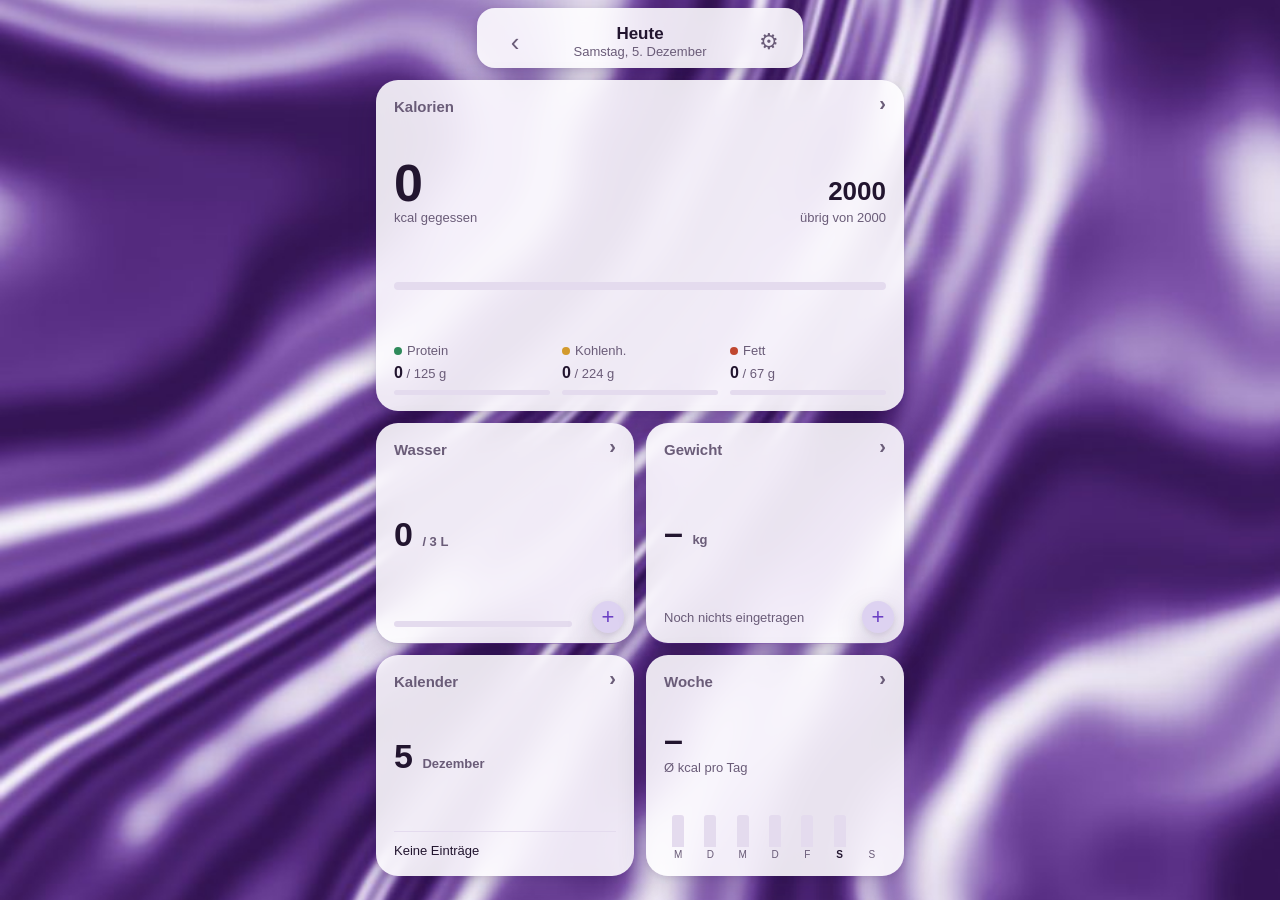
==== index.html @ f9317ecd "Gewicht: Tag per Knopf statt Datumsfeld Heute, Gestern und die zwei Tage davor als Knoepfe, aeltere " ====
<!DOCTYPE html>
<html lang="de">
<head>
<meta charset="utf-8">
<!-- Kein Zoomen: Die App soll sich wie eine App anfuehlen. Safari ignoriert
     user-scalable teilweise, deshalb sperrt app.js das Zoomen zusaetzlich. -->
<meta name="viewport" content="width=device-width, initial-scale=1, maximum-scale=1, user-scalable=no, viewport-fit=cover">
<meta name="apple-mobile-web-app-capable" content="yes">
<meta name="apple-mobile-web-app-title" content="Kalorien">
<meta name="theme-color" content="#f3eef9" media="(prefers-color-scheme: light)">
<meta name="theme-color" content="#1d1529" media="(prefers-color-scheme: dark)">
<title>Kalorien</title>
<link rel="stylesheet" href="stil.css">
<link rel="manifest" href="manifest.webmanifest">
<!-- Neues Symbol = neuer Dateiname: iOS merkt sich Symbole pro Adresse. -->
<link rel="apple-touch-icon" href="icon-flamme-180.png">
<link rel="icon" href="icon-flamme-192.png">
</head>
<body>

<!-- Die App hat fuenf Ansichten; die Adresse (#essen, #wasser ...) waehlt
     eine aus. So funktionieren Zurueck-Knopf und Links ohne eigenen Router. -->

<!-- ===== Uebersicht: die Kommandozentrale beim Oeffnen ===== -->
<div class="ansicht" id="ansicht-start">
  <header class="kopf">
    <button class="pfeil" id="tag-zurueck" aria-label="Vorheriger Tag">‹</button>
    <button class="datum" id="datum" aria-label="Kalender öffnen">
      <span id="datum-titel">Heute</span>
      <span class="datum-voll" id="datum-voll"></span>
    </button>
    <button class="pfeil" id="tag-vor" aria-label="Nächster Tag">›</button>
    <button class="zahnrad" id="einstellungen-knopf" aria-label="Profil und Ziele">⚙︎</button>
  </header>

  <main class="kacheln">
    <a href="#essen" class="kachel bilanz" aria-label="Kalorien – Essen eintragen">
      <div class="kachel-titel">Kalorien <span class="weiter" aria-hidden="true">›</span></div>
      <div class="kcal-zeile">
        <div>
          <div class="kcal-zahl" id="kcal-gegessen">0</div>
          <div class="klein">kcal gegessen</div>
        </div>
        <div class="rest" id="ziel-knopf">
          <div class="kcal-rest" id="kcal-rest">2000</div>
          <div class="klein" id="rest-text">übrig von 2000</div>
        </div>
      </div>
      <div class="balken"><div id="kcal-balken"></div></div>
      <div class="makros">
        <div class="makro">
          <div class="makro-name"><span class="punkt p"></span>Protein</div>
          <div class="makro-wert"><b id="m-protein">0</b> / <span id="m-protein-ziel">0</span> g</div>
          <div class="makro-balken"><div class="p" id="m-protein-balken"></div></div>
        </div>
        <div class="makro">
          <div class="makro-name"><span class="punkt k"></span>Kohlenh.</div>
          <div class="makro-wert"><b id="m-kh">0</b> / <span id="m-kh-ziel">0</span> g</div>
          <div class="makro-balken"><div class="k" id="m-kh-balken"></div></div>
        </div>
        <div class="makro">
          <div class="makro-name"><span class="punkt f"></span>Fett</div>
          <div class="makro-wert"><b id="m-fett">0</b> / <span id="m-fett-ziel">0</span> g</div>
          <div class="makro-balken"><div class="f" id="m-fett-balken"></div></div>
        </div>
      </div>
      <div class="makro-status" id="makro-status" hidden>✓ Makroziel geschafft</div>
    </a>

    <!-- Plus-Knoepfe liegen neben dem Link, nicht darin: Ein Knopf in einem
         Link ist ungueltig, und der Tipp wuerde sonst auch die Seite wechseln. -->
    <div class="kachel-huelle">
      <a href="#wasser" class="kachel" aria-label="Wasser">
        <div class="kachel-titel">Wasser <span class="weiter" aria-hidden="true">›</span></div>
        <div class="kachel-wert"><span id="kachel-wasser">0</span> <span class="klein">/ <span id="kachel-wasser-ziel">3</span> L</span></div>
        <div class="balken wasser-balken"><div id="kachel-wasser-balken"></div></div>
      </a>
      <button class="plus kachel-plus" id="kachel-wasser-plus" aria-label="Ein Glas Wasser (250 ml)">+</button>
    </div>

    <div class="kachel-huelle">
      <a href="#gewicht" class="kachel" aria-label="Gewicht">
        <div class="kachel-titel">Gewicht <span class="weiter" aria-hidden="true">›</span></div>
        <div class="kachel-wert"><span id="kachel-gewicht">–</span> <span class="klein">kg</span></div>
        <div class="klein kachel-unten" id="kachel-gewicht-delta"></div>
      </a>
      <button class="plus kachel-plus" id="kachel-gewicht-plus" aria-label="Gewicht eintragen">+</button>
    </div>

    <a href="#kalender" class="kachel" aria-label="Kalender">
      <div class="kachel-titel">Kalender <span class="weiter" aria-hidden="true">›</span></div>
      <div class="kachel-wert"><span id="kachel-kal-tag">–</span> <span class="klein" id="kachel-kal-monat"></span></div>
      <div class="klein kachel-naechster" id="kachel-naechster">Keine Einträge</div>
    </a>

    <a href="#woche" class="kachel" aria-label="Wochenübersicht">
      <div class="kachel-titel">Woche <span class="weiter" aria-hidden="true">›</span></div>
      <div><div class="kachel-wert" id="kachel-woche-schnitt">–</div><div class="klein">Ø kcal pro Tag</div></div>
      <div class="mini-woche" id="kachel-woche-balken" aria-hidden="true"></div>
    </a>
  </main>
</div>

<!-- ===== Essen ===== -->
<div class="ansicht" id="ansicht-essen" hidden>
  <header class="leiste">
    <a href="#" class="zurueck">‹ Übersicht</a>
    <div class="leiste-titel"><span>Essen</span><span class="datum-voll" id="essen-datum"></span></div>
  </header>
  <main>
    <div class="essen-summe">
      <span><b id="essen-kcal">0</b> kcal gegessen</span>
      <span class="klein" id="essen-rest"></span>
    </div>
    <p class="klein essen-tipp">Tippe auf eine Mahlzeit, um etwas einzutragen.</p>

    <section id="mahlzeiten"></section>
  </main>
</div>

<!-- ===== Eine Mahlzeit (#mahlzeit-fruehstueck usw.): eintragen + Gedaechtnis ===== -->
<div class="ansicht" id="ansicht-mahlzeit" hidden>
  <header class="leiste">
    <a href="#essen" class="zurueck">‹ Essen</a>
    <div class="leiste-titel"><span id="mz-titel">Frühstück</span><span class="datum-voll" id="mz-datum"></span></div>
  </header>
  <main>
    <div class="essen-summe">
      <span><b id="mz-kcal">0</b> kcal</span>
      <span class="klein" id="mz-makros"></span>
    </div>
  <section class="eingabe">
    <form id="text-form" autocomplete="off">
      <input id="text" type="text" enterkeyhint="send"
             placeholder="z. B. 2 mittelgroße Bananen">
      <button type="submit" id="senden" aria-label="Eintragen">➜</button>
    </form>
    <div class="knoepfe">
      <label class="knopf" id="foto-knopf">
        <input type="file" accept="image/*" capture="environment" id="foto" hidden>
        📷 Foto vom Essen
      </label>
      <label class="knopf">
        <input type="file" accept="image/*" capture="environment" id="barcode-foto" hidden>
        ▥ Barcode
      </label>
    </div>
    <ul class="vorschlaege" id="vorschlaege"></ul>
  </section>

    <ul class="liste mz-liste" id="mz-eintraege"></ul>

    <!-- Favoriten: selbst mit dem Stern markiert, fuer alle Mahlzeiten gleich -->
    <section class="gedaechtnis" id="mz-favoriten" hidden>
      <h3>⭐ Favoriten</h3>
      <ul class="liste" id="mz-favoriten-liste"></ul>
    </section>

    <!-- Gedaechtnis: lernt aus dem, was schon eingetragen wurde - nichts von Hand anlegen -->
    <section class="gedaechtnis" id="mz-letztes" hidden>
      <h3 id="mz-letztes-titel">Letztes Mal</h3>
      <ul class="liste" id="mz-letztes-liste"></ul>
      <button type="button" class="zweit breit" id="mz-alles-nochmal">Alles nochmal eintragen</button>
    </section>
    <section class="gedaechtnis" id="mz-zuletzt" hidden>
      <h3>Zuletzt gegessen</h3>
      <ul class="liste" id="mz-zuletzt-liste"></ul>
    </section>
    <section class="gedaechtnis" id="mz-oft" hidden>
      <h3 id="mz-oft-titel">Oft gegessen</h3>
      <ul class="liste" id="mz-oft-liste"></ul>
    </section>
    <p class="leer" id="mz-leer">Hier merkt sich die App, was du isst – nach ein paar Tagen stehen deine Lieblingssachen hier zum Antippen. Mit ☆ machst du etwas zum Favoriten.</p>
  </main>
</div>

<!-- ===== Wasser ===== -->
<div class="ansicht" id="ansicht-wasser" hidden>
  <header class="leiste">
    <a href="#" class="zurueck">‹ Übersicht</a>
    <div class="leiste-titel"><span>Wasser</span><span class="datum-voll" id="wasser-datum"></span></div>
  </header>
  <main>
    <section class="wasser">
      <div class="wasser-gross"><b id="wasser-stand">0</b> <span class="klein">/ <span id="wasser-ziel">3</span> L</span></div>
      <p class="klein">Ein Glas = 250 ml. Antippen füllt, das letzte volle Glas nochmal antippen nimmt es zurück.</p>
      <div class="glaeser" id="glaeser"></div>
      <button type="button" class="link-knopf" id="wasser-ziel-aendern">Ziel ändern</button>
    </section>
  </main>
</div>

<!-- ===== Gewicht ===== -->
<div class="ansicht" id="ansicht-gewicht" hidden>
  <header class="leiste">
    <a href="#" class="zurueck">‹ Übersicht</a>
    <div class="leiste-titel"><span>Gewicht</span></div>
  </header>
  <main>
    <section class="gewicht-karte">
      <div class="gewicht-kopf">
        <div>
          <div class="gewicht-zahl"><span id="gewicht-aktuell">–</span> <span class="klein">kg</span></div>
          <div class="klein" id="gewicht-delta"></div>
        </div>
      </div>
    <div class="segmente" id="gewicht-zeitraum" role="radiogroup" aria-label="Zeitraum">
      <button type="button" data-wert="30" aria-checked="true">30 Tage</button>
      <button type="button" data-wert="90">90 Tage</button>
      <button type="button" data-wert="0">Alles</button>
    </div>
    <div class="diagramm" id="gewicht-diagramm" hidden>
      <div class="tip" id="gewicht-tip" hidden>
        <div class="tip-datum"></div>
        <div class="tip-zeile"><span class="key punkt-key"></span><b class="tip-gewogen"></b> gewogen</div>
        <div class="tip-zeile"><span class="key linie-key"></span><b class="tip-schnitt"></b> 7-Tage-Schnitt</div>
      </div>
    </div>
    <div class="legende" id="gewicht-legende" hidden>
      <span><span class="key punkt-key"></span>Gewogen</span>
      <span><span class="key linie-key"></span>7-Tage-Schnitt</span>
    </div>
    <p class="leer" id="gewicht-leer"></p>
    <details class="gewicht-alle">
      <summary>Alle Einträge <span id="gewicht-anzahl"></span></summary>
      <ul class="liste" id="gewicht-liste"></ul>
    </details>
    </section>
    <button type="button" class="erst breit" id="gewicht-plus">Gewicht eintragen</button>
  </main>
</div>

<!-- ===== Woche ===== -->
<div class="ansicht" id="ansicht-woche" hidden>
  <header class="leiste">
    <a href="#" class="zurueck">‹ Übersicht</a>
    <div class="leiste-titel"><span>Woche</span></div>
  </header>
  <main>
    <section class="kalender-karte woche-karte">
      <div class="kal-kopf">
        <button type="button" class="pfeil" id="woche-zurueck" aria-label="Vorige Woche">‹</button>
        <div class="woche-kopf"><h2 id="woche-titel"></h2><div class="klein" id="woche-zeitraum"></div></div>
        <button type="button" class="pfeil" id="woche-vor" aria-label="Nächste Woche">›</button>
      </div>
      <div class="diagramm" id="woche-diagramm">
        <div class="tip" id="woche-tip" hidden>
          <div class="tip-datum"></div>
          <div><b class="tip-wert"></b></div>
          <div class="tip-makros"></div>
        </div>
      </div>
    </section>
    <div class="kennzahlen" id="woche-kennzahlen"></div>
    <h3 class="woche-unter">Tage – antippen zum Öffnen</h3>
    <ul class="liste" id="woche-liste"></ul>
  </main>
</div>

<!-- ===== Kalender ===== -->
<div class="ansicht" id="ansicht-kalender" hidden>
  <header class="leiste">
    <a href="#" class="zurueck">‹ Übersicht</a>
    <div class="leiste-titel"><span>Kalender</span></div>
  </header>
  <main>
    <section class="kalender-karte">
      <div class="kal-kopf">
        <button type="button" class="pfeil" id="kal-zurueck" aria-label="Voriger Monat">‹</button>
        <h2 id="kal-titel"></h2>
        <button type="button" class="pfeil" id="kal-vor" aria-label="Nächster Monat">›</button>
      </div>
      <div class="kal-woche" aria-hidden="true">
        <span>Mo</span><span>Di</span><span>Mi</span><span>Do</span><span>Fr</span><span>Sa</span><span>So</span>
      </div>
      <div class="kal-raster" id="kal-raster"></div>
      <div class="legende kal-legende">
        <span><span class="key kal-key im-ziel"></span>Im Ziel</span>
        <span><span class="key kal-key drueber"></span>Über dem Ziel</span>
        <span><span class="key kal-key notiz"></span>Eintrag</span>
        <span><span class="key kal-key makro"></span>Makroziel geschafft</span>
      </div>
    </section>

    <!-- Der angetippte Tag: Zusammenfassung und eigene Eintraege -->
    <section class="kalender-karte tag-detail">
      <div class="tag-detail-kopf">
        <h2 id="kal-tag-titel"></h2>
        <button type="button" class="plus" id="kal-eintrag-plus" aria-label="Eintrag hinzufügen">+</button>
      </div>
      <p class="klein" id="kal-tag-summe"></p>
      <ul class="liste" id="kal-eintraege"></ul>
      <p class="leer" id="kal-eintraege-leer">Noch keine Einträge – mit + z. B. Training oder Termine eintragen.</p>
      <button type="button" class="link-knopf" id="kal-tag-oeffnen">Diesen Tag in der Übersicht öffnen ›</button>
    </section>

    <!-- Alle Eintraege auf einen Blick - findet auch einen, der beim falschen Tag gelandet ist -->
    <details class="kalender-karte alle-eintraege">
      <summary>Alle Einträge <span id="kal-alle-anzahl"></span></summary>
      <ul class="liste" id="kal-alle-liste"></ul>
    </details>
    <button type="button" id="kal-heute" class="zweit breit">Zu heute</button>
  </main>
</div>

<!-- Pruefen: was die KI / Suche / der Barcode gefunden hat, vor dem Eintragen -->
<dialog id="pruefen">
  <form method="dialog" class="blatt">
    <h2 id="pruefen-titel">Prüfen</h2>
    <p class="rueckfrage" id="rueckfrage" hidden></p>
    <div class="segmente" id="mahlzeit-wahl" role="radiogroup" aria-label="Mahlzeit"></div>
    <ul id="kandidaten"></ul>
    <div class="summe" id="pruefen-summe"></div>
    <div class="aktionen">
      <button value="abbruch" class="zweit">Abbrechen</button>
      <button value="ok" id="eintragen" class="erst">Eintragen</button>
    </div>
  </form>
</dialog>

<!-- Profil und Ziele -->
<dialog id="einstellungen">
  <form method="dialog" class="blatt">
    <h2>Profil &amp; Ziele</h2>

    <h3>Kalorienbedarf berechnen</h3>
    <div class="segmente" id="geschlecht" role="radiogroup" aria-label="Geschlecht">
      <button type="button" data-wert="m">Männlich</button>
      <button type="button" data-wert="w">Weiblich</button>
    </div>
    <div class="felder">
      <label>Alter<input id="p-alter" type="number" inputmode="numeric" min="10" max="100" placeholder="Jahre"></label>
      <label>Größe (cm)<input id="p-groesse" type="number" inputmode="numeric" min="100" max="230" placeholder="cm"></label>
      <label>Gewicht (kg)<input id="p-gewicht" type="text" inputmode="decimal" placeholder="kg"></label>
    </div>
    <label class="zeile">Wie aktiv bist du?
      <select id="p-aktivitaet">
        <option value="1.2">Kaum – Schreibtisch, kein Sport</option>
        <option value="1.375">Leicht – 1–3× Sport pro Woche</option>
        <option value="1.55">Mittel – 3–5× Sport pro Woche</option>
        <option value="1.725">Viel – 6–7× Sport pro Woche</option>
        <option value="1.9">Sehr viel – körperliche Arbeit + Sport</option>
      </select>
    </label>
    <label class="zeile">Dein Ziel
      <select id="p-ziel">
        <option value="-500">Abnehmen (ca. 0,5 kg pro Woche)</option>
        <option value="-250">Langsam abnehmen (ca. 0,25 kg pro Woche)</option>
        <option value="0">Gewicht halten</option>
        <option value="250">Langsam zunehmen</option>
        <option value="500">Zunehmen / Muskelaufbau</option>
      </select>
    </label>
    <div class="ergebnis" id="ergebnis">Gib Alter, Größe und Gewicht ein.</div>
    <button type="button" class="erst breit" id="uebernehmen" hidden>Als Kalorienziel übernehmen</button>

    <h3>Tagesziele</h3>
    <div class="felder zwei">
      <label>Kalorien<input id="z-kcal" type="number" inputmode="numeric" min="800" max="6000" step="10"></label>
      <!-- Kommazahlen als Text: type="number" verwirft "2,5" in manchen Browsern stillschweigend. -->
      <label>Wasser (Liter)<input id="z-wasser" type="text" inputmode="decimal"></label>
    </div>

    <h3>Makro-Ziele (Gramm pro Tag)</h3>
    <div class="felder">
      <label>Protein<input id="z-protein" type="number" inputmode="numeric" min="0" max="500"></label>
      <label>Kohlenh.<input id="z-kh" type="number" inputmode="numeric" min="0" max="1000"></label>
      <label>Fett<input id="z-fett" type="number" inputmode="numeric" min="0" max="400"></label>
    </div>
    <p class="klein">Leer lassen = automatisch: 1,8 g Protein pro kg Körpergewicht, 30 % der Kalorien aus Fett, der Rest Kohlenhydrate.
      <button type="button" class="link-knopf inline" id="makro-auto">Auf automatisch zurücksetzen</button></p>
    <p class="klein">Geschafft heißt: Protein mindestens 90 % des Ziels, Kohlenhydrate und Fett höchstens 110 %.</p>

    <h3>Datensicherung</h3>
    <p class="klein">Deine Daten liegen nur auf diesem iPhone. Sichere sie ab und zu als Datei – am besten in iCloud Drive („In Dateien sichern“).</p>
    <p class="klein" id="sicherung-stand"></p>
    <div class="felder zwei">
      <button type="button" class="erst breit" id="sichern">💾 Jetzt sichern</button>
      <label class="zweit breit datei-knopf">📂 Wiederherstellen
        <input type="file" id="sicherung-datei" accept=".json,application/json" hidden>
      </label>
    </div>
    <button type="button" class="link-knopf" id="import-rueckgaengig" hidden>Letzte Wiederherstellung rückgängig machen</button>

    <div class="aktionen eins">
      <button value="ok" id="fertig" class="erst">Fertig</button>
    </div>
  </form>
</dialog>


<!-- Kalender-Eintrag: Training, Termin oder Notiz an einem Tag -->
<dialog id="notiz-dialog">
  <form method="dialog" class="blatt">
    <h2 id="notiz-titel">Eintrag</h2>
    <!-- Zeichen ueber dem Wort: vier Arten passen sonst nicht in eine Zeile. -->
    <div class="segmente arten" id="notiz-art" role="radiogroup" aria-label="Art">
      <button type="button" data-wert="training"><span>🏋️</span>Training</button>
      <button type="button" data-wert="termin"><span>📅</span>Termin</button>
      <button type="button" data-wert="geburtstag"><span>🎂</span>Geburtstag</button>
      <button type="button" data-wert="notiz"><span>📝</span>Notiz</button>
    </div>
    <label class="zeile">Was?<input id="notiz-text" type="text" autocomplete="off" enterkeyhint="done" placeholder="z. B. Beine, Zahnarzt, Lisa"></label>
    <!-- Untereinander: Datums- und Zeitfelder sind am iPhone breiter als ihr Platz. -->
    <label class="zeile">Tag<input id="notiz-datum" type="date"></label>
    <label class="zeile">Uhrzeit (optional)<input id="notiz-zeit" type="time"></label>
    <label class="zeile">Wiederholen
      <select id="notiz-wiederholung">
        <option value="">Nicht wiederholen</option>
        <option value="woche">Jede Woche</option>
        <option value="monat">Jeden Monat</option>
        <option value="jahr">Jedes Jahr</option>
      </select>
    </label>
    <p class="klein" id="notiz-serie-hinweis" hidden>Wiederholt sich – Ändern und Löschen gilt für alle Termine dieser Reihe.</p>
    <div class="aktionen">
      <button type="button" id="notiz-abbrechen" class="zweit">Abbrechen</button>
      <button value="ok" id="notiz-speichern" class="erst">Speichern</button>
    </div>
    <button type="button" id="notiz-loeschen" class="loeschen" hidden>Eintrag löschen</button>
  </form>
</dialog>

<!-- Wiederherstellen: erst zeigen, was in der Datei steckt, dann fragen -->
<dialog id="import-dialog">
  <form method="dialog" class="blatt">
    <h2>Sicherung wiederherstellen?</h2>
    <ul class="import-liste" id="import-inhalt"></ul>
    <p class="warn-text">Deine jetzigen Daten werden durch die Sicherung ersetzt. Falls das ein Versehen war, kannst du es danach im Menü rückgängig machen.</p>
    <div class="aktionen">
      <button type="button" id="import-abbrechen" class="zweit">Abbrechen</button>
      <button value="ok" id="import-ok" class="erst">Wiederherstellen</button>
    </div>
  </form>
</dialog>

<!-- Gewicht eintragen -->
<dialog id="gewicht-dialog">
  <form method="dialog" class="blatt">
    <h2>Gewicht eintragen</h2>
    <!-- Untereinander statt nebeneinander: Das Datumsfeld ist am iPhone
         breiter als sein Platz und rutschte ueber das Gewichtsfeld. -->
    <label class="zeile">Gewicht (kg)<input id="g-wert" class="gross-eingabe" type="text" inputmode="decimal" autocomplete="off" placeholder="z. B. 72,5"></label>
    <!-- Statt Kalender-Rad: nur heute und die drei Tage davor. Wiegen kann man
         sich nicht im Voraus, und wer eine Woche vergessen hat, traegt sie
         ohnehin nicht nach. Aeltere Werte aendert man ueber "Alle Eintraege". -->
    <div class="zeile">Tag</div>
    <div class="segmente tage-wahl" id="g-tage" role="radiogroup" aria-label="Tag"></div>
    <p class="klein">Tipp: morgens nach dem Aufstehen wiegen – dann sind die Werte vergleichbar.</p>
    <div class="aktionen">
      <!-- type="button": sonst waere "Abbrechen" der Standardknopf, und
           Enter im Gewichtsfeld wuerde abbrechen statt speichern. -->
      <button type="button" id="g-abbrechen" class="zweit">Abbrechen</button>
      <button value="ok" id="g-speichern" class="erst">Speichern</button>
    </div>
    <button value="geloescht" id="g-loeschen" class="loeschen" hidden>Diesen Eintrag löschen</button>
  </form>
</dialog>

<div class="laden" id="laden" hidden><div class="kreisel"></div><span id="laden-text">Einen Moment …</span></div>
<div class="meldung" id="meldung" hidden></div>

<script src="naehrwerte.js"></script>
<script src="app.js"></script>
<script src="mahlzeit.js"></script>
<script src="gewicht.js"></script>
<script src="kalender.js"></script>
<script src="woche.js"></script>
<script src="sicherung.js"></script>
</body>
</html>
---- stil.css ----
:root {
  /* Lila-Marmor-Design: Farben aus dem Vorbild-Foto abgegriffen.
     --karte ist Milchglas ueber dem Marmor, --blatt deckend fuer Dialoge. */
  --papier: #f3eef9;
  --karte: rgb(255 255 255 / 88%);
  --blatt: #fbf9fe;
  --tinte: #22152f;
  --leise: #6a5c78;
  --linie: #e4dbee;
  --akzent: #6b3fc4;
  --akzent-text: #ffffff;
  --warn: #c0472f;
  --protein: #2f8a5b;
  --kh: #d39a2c;
  --fett: #c0472f;
  --wasser: #4aa3df;
  /* Kurvenfarben: mit dem dataviz-Validator gegen die Kartenflaeche geprueft. */
  --kurve-gewogen: #c4702a;
  --kurve-schnitt: #6b3fc4;
  --schleier: rgb(243 238 249 / 84%);
  --marmor: url(marmor-hell.jpg);
  --schatten: 0 2px 6px rgb(40 10 70 / 10%), 0 10px 30px rgb(40 10 70 / 16%);
}
@media (prefers-color-scheme: dark) {
  :root {
    --papier: #1d1529;
    --karte: rgb(28 20 40 / 82%);
    --blatt: #1f1730;
    --tinte: #f1ebf8;
    --leise: #b3a6c4;
    --linie: #3a2e4c;
    --akzent: #b69cff;
    --akzent-text: #1d1036;
    --warn: #f08a6c;
    --protein: #6cc79a;
    --kh: #e8b955;
    --fett: #f08a6c;
    --wasser: #5cb4ec;
    --kurve-gewogen: #c9782f;
    --kurve-schnitt: #8f70ec;
    --schleier: rgb(20 14 30 / 82%);
    --marmor: url(marmor-dunkel.jpg);
    --schatten: 0 8px 30px rgb(0 0 0 / 35%);
  }
}

* { box-sizing: border-box; }
html { -webkit-text-size-adjust: 100%; }
body {
  margin: 0;
  background: #4e2a78; /* falls das Bild noch laedt */
  color: var(--tinte);
  font: 16px/1.4 -apple-system, BlinkMacSystemFont, "Segoe UI", sans-serif;
  padding: env(safe-area-inset-top) 0 calc(env(safe-area-inset-bottom) + 24px);
}
main { max-width: 560px; margin: 0 auto; padding: 0 16px; }
button { font: inherit; color: inherit; }
h2 { font-size: 15px; font-weight: 600; color: var(--leise); margin: 24px 0 8px; }
.klein { font-size: 13px; color: var(--leise); }

/* Kopf mit Datum */
.kopf {
  display: flex; align-items: center; justify-content: center; gap: 8px;
  max-width: 560px; margin: 0 auto; padding: 12px 16px 4px;
}
.datum { background: none; border: 0; font-size: 17px; font-weight: 600; min-width: 190px; padding: 4px 8px; line-height: 1.2; }
.datum-voll { display: block; font-size: 13px; font-weight: 400; color: var(--leise); }
.pfeil { background: none; border: 0; font-size: 26px; width: 44px; height: 44px; color: var(--leise); }

/* Tagesbilanz */
.bilanz { background: var(--karte); border-radius: 16px; padding: 16px; box-shadow: var(--schatten); margin-top: 8px; }
.kcal-zeile { display: flex; justify-content: space-between; align-items: flex-end; }
.kcal-zahl { font-size: 40px; font-weight: 700; line-height: 1; font-variant-numeric: tabular-nums; }
.rest { background: none; border: 0; text-align: right; padding: 0; }
.kcal-rest { font-size: 22px; font-weight: 600; font-variant-numeric: tabular-nums; }
.rest.drueber .kcal-rest { color: var(--warn); }
.balken { height: 8px; background: var(--linie); border-radius: 4px; margin: 14px 0 12px; overflow: hidden; }
.balken div { height: 100%; width: 0; background: var(--akzent); border-radius: 4px; transition: width .3s; }
.balken div.drueber { background: var(--warn); }
.makros { display: flex; justify-content: space-between; font-size: 14px; color: var(--leise); }
.makros b { color: var(--tinte); font-variant-numeric: tabular-nums; }
.punkt { display: inline-block; width: 8px; height: 8px; border-radius: 50%; margin-right: 5px; }
.punkt.p { background: var(--protein); } .punkt.k { background: var(--kh); } .punkt.f { background: var(--fett); }

/* Eingabe */
.eingabe { margin-top: 16px; }
#text-form { display: flex; gap: 8px; }
#text {
  flex: 1; min-width: 0; font-size: 17px; /* unter 16px zoomt Safari beim Antippen */
  padding: 12px 14px; border-radius: 12px; border: 1px solid var(--linie);
  background: var(--karte); color: var(--tinte);
}
#text:focus { outline: 2px solid var(--akzent); outline-offset: -1px; }
#senden { width: 48px; border: 0; border-radius: 12px; background: var(--akzent); color: var(--akzent-text); font-size: 20px; }
.knoepfe { display: grid; grid-template-columns: 1fr 1fr; gap: 8px; margin-top: 8px; }
.knopf {
  display: flex; align-items: center; justify-content: center; gap: 6px;
  padding: 12px; border-radius: 12px; background: var(--karte); border: 1px solid var(--linie);
  font-weight: 500; cursor: pointer; user-select: none;
}
.knopf[hidden] { display: none; }
.knoepfe:has(.knopf[hidden]) { grid-template-columns: 1fr; }
.hinweis { font-size: 13px; color: var(--leise); margin-top: 8px; }

.vorschlaege { list-style: none; margin: 8px 0 0; padding: 0; background: var(--karte); border-radius: 12px; box-shadow: var(--schatten); overflow: hidden; }
.vorschlaege:empty { display: none; }
.vorschlaege li { padding: 11px 14px; border-top: 1px solid var(--linie); display: flex; justify-content: space-between; gap: 12px; }
.vorschlaege li:first-child { border-top: 0; }
.vorschlaege .en { color: var(--leise); font-size: 14px; }
.vorschlaege .wert { color: var(--leise); font-size: 13px; white-space: nowrap; }

/* Tagesliste */
.liste { list-style: none; margin: 0; padding: 0; background: var(--karte); border-radius: 16px; box-shadow: var(--schatten); overflow: hidden; }
.liste:empty { display: none; }
.liste li { display: flex; align-items: center; gap: 12px; padding: 12px 14px; border-top: 1px solid var(--linie); }
.liste li:first-child { border-top: 0; }
.liste .was { flex: 1; min-width: 0; }
.liste .name { overflow: hidden; text-overflow: ellipsis; white-space: nowrap; }
.liste .detail { font-size: 13px; color: var(--leise); }
.liste .kcal { font-weight: 600; font-variant-numeric: tabular-nums; }
.leer { color: var(--leise); text-align: center; padding: 16px 0; }
.marke { font-size: 11px; padding: 1px 6px; border-radius: 6px; background: var(--linie); color: var(--leise); margin-left: 4px; }
.marke.ki { background: color-mix(in srgb, var(--kh) 25%, transparent); color: var(--tinte); }

/* Pruefen-Dialog: von unten wie ein iOS-Blatt */
/* --tastatur setzt app.js auf die Hoehe der iPhone-Tastatur: Ohne das lag
   die Tastatur ueber dem unteren Teil des Blatts samt "Speichern". */
dialog {
  border: 0; padding: 0; margin: auto auto var(--tastatur, 0px); width: 100%; max-width: 560px;
  background: var(--karte); color: var(--tinte); border-radius: 18px 18px 0 0;
  max-height: calc(88vh - var(--tastatur, 0px));
}
dialog::backdrop { background: rgb(0 0 0 / 40%); }
.blatt { padding: 18px 16px calc(env(safe-area-inset-bottom) + 16px); }
.blatt h2 { margin: 0 0 12px; color: var(--tinte); font-size: 18px; }
.rueckfrage { background: color-mix(in srgb, var(--kh) 18%, transparent); padding: 10px 12px; border-radius: 10px; font-size: 14px; }
#kandidaten { list-style: none; margin: 0; padding: 0; }
#kandidaten li { padding: 12px 0; border-top: 1px solid var(--linie); }
#kandidaten li:first-child { border-top: 0; }
.k-kopf { display: flex; gap: 10px; align-items: flex-start; }
.k-kopf input[type=checkbox] { width: 22px; height: 22px; margin: 1px 0 0; accent-color: var(--akzent); }
.k-name { flex: 1; font-weight: 500; }
.k-kcal { font-weight: 600; font-variant-numeric: tabular-nums; white-space: nowrap; }
.k-info { font-size: 13px; color: var(--leise); margin: 2px 0 8px 32px; }
.k-info .warn { color: var(--warn); }
.k-menge { display: flex; gap: 8px; margin-left: 32px; }
.k-menge input, .k-menge select {
  font-size: 16px; padding: 8px 10px; border-radius: 10px; border: 1px solid var(--linie);
  background: var(--papier); color: var(--tinte);
}
.k-menge input { width: 96px; }
.k-menge select { flex: 1; min-width: 0; }
.summe { text-align: right; font-weight: 600; padding: 12px 0 4px; border-top: 1px solid var(--linie); }
.aktionen { display: grid; grid-template-columns: 1fr 2fr; gap: 8px; margin-top: 12px; }
.aktionen button { padding: 14px; border-radius: 12px; border: 0; font-weight: 600; }
.erst { background: var(--akzent); color: var(--akzent-text); }
.zweit { background: var(--linie); }

/* Laden und Meldungen */
.laden {
  position: fixed; inset: 0; display: flex; flex-direction: column; gap: 14px;
  align-items: center; justify-content: center; background: rgb(0 0 0 / 35%); color: #fff; z-index: 10;
}
.laden[hidden] { display: none; }
.kreisel { width: 36px; height: 36px; border: 3px solid rgb(255 255 255 / 30%); border-top-color: #fff; border-radius: 50%; animation: dreh 1s linear infinite; }
@keyframes dreh { to { transform: rotate(360deg); } }
.meldung {
  position: fixed; left: 16px; right: 16px; bottom: calc(env(safe-area-inset-bottom) + 16px);
  max-width: 528px; margin: 0 auto; background: var(--tinte); color: var(--papier);
  padding: 12px 14px; border-radius: 12px; z-index: 11; font-size: 15px;
}

/* Einstellungen-Knopf oben rechts */
.kopf { position: relative; }
.zahnrad {
  position: absolute; right: 12px; top: 50%; transform: translateY(-40%);
  width: 44px; height: 44px; border: 0; background: none; font-size: 22px; color: var(--leise);
}

/* Wasser: ein Glas = 250 ml, antippen fuellt bis dorthin */
.wasser { background: var(--karte); border-radius: 16px; padding: 14px 16px; box-shadow: var(--schatten); margin-top: 12px; }
.wasser-kopf { display: flex; justify-content: space-between; align-items: baseline; font-weight: 600; }
.wasser-kopf b { color: var(--tinte); font-variant-numeric: tabular-nums; }
.glaeser { display: grid; grid-template-columns: repeat(6, 1fr); gap: 8px 10px; margin-top: 10px; } /* 6 pro Reihe: 3 L = zwei volle Reihen */
.glas {
  height: 44px; width: 100%; max-width: 34px; justify-self: center; border: 2px solid var(--wasser); border-top-width: 1px; padding: 0;
  border-radius: 3px 3px 9px 9px; background: transparent; position: relative; overflow: hidden;
}
.glas::after {
  content: ""; position: absolute; left: 0; right: 0; bottom: 0; height: 0;
  background: var(--wasser); transition: height .2s;
}
.glas.voll::after { height: 78%; }
.glaeser.erreicht .glas.voll::after { background: var(--akzent); }

/* Mahlzeiten */
.mahlzeit { margin-top: 20px; }
.mahlzeit-kopf { display: flex; align-items: center; gap: 8px; margin-bottom: 8px; }
.mahlzeit-kopf h2 { margin: 0; flex: 1; }
.plus {
  width: 32px; height: 32px; border-radius: 50%; border: 0; padding: 0;
  background: var(--karte); box-shadow: var(--schatten); color: var(--akzent); font-size: 22px; line-height: 1;
}
.mahlzeit .liste:empty { display: none; }

/* Segment-Auswahl (Mahlzeit, Geschlecht) */
.segmente { display: flex; background: var(--papier); border-radius: 10px; padding: 3px; gap: 3px; margin: 0 0 12px; }
.segmente button { flex: 1; border: 0; background: none; padding: 8px 4px; border-radius: 8px; font-size: 14px; color: var(--leise); }
.segmente button[aria-checked=true] { background: var(--karte); color: var(--tinte); font-weight: 600; box-shadow: var(--schatten); }

/* Einstellungen */
.blatt h3 { font-size: 14px; color: var(--leise); font-weight: 600; margin: 18px 0 8px; }
.blatt h3:first-of-type { margin-top: 4px; }
.felder { display: grid; grid-template-columns: repeat(3, 1fr); gap: 8px; }
.felder.zwei { grid-template-columns: 1fr 1fr; }
.felder label, .zeile { display: flex; flex-direction: column; gap: 4px; font-size: 13px; color: var(--leise); }
.zeile { margin-top: 10px; }
.felder input, .zeile select, .zeile input {
  font-size: 16px; padding: 10px; border-radius: 10px; border: 1px solid var(--linie);
  background: var(--papier); color: var(--tinte); width: 100%; min-width: 0;
}
.ergebnis { background: var(--papier); border-radius: 12px; padding: 12px; margin-top: 12px; font-size: 14px; color: var(--leise); }
.ergebnis-zeile { display: flex; justify-content: space-between; padding: 2px 0; }
.ergebnis-zeile span:last-child { font-variant-numeric: tabular-nums; color: var(--tinte); }
.ergebnis-zeile.gross { font-size: 17px; font-weight: 700; color: var(--tinte); border-top: 1px solid var(--linie); margin-top: 6px; padding-top: 8px; }
.ergebnis .warn { color: var(--warn); margin: 8px 0 0; font-size: 13px; }
.breit { width: 100%; margin-top: 8px; padding: 12px; border: 0; border-radius: 12px; font-weight: 600; }
.aktionen.eins { grid-template-columns: 1fr; }
dialog { overflow-y: auto; }

/* Gewicht */
.gewicht-karte { background: var(--karte); border-radius: 16px; padding: 14px 16px; box-shadow: var(--schatten); margin-top: 24px; }
.gewicht-kopf { display: flex; justify-content: space-between; align-items: flex-start; margin-bottom: 10px; }
.gewicht-zahl { font-size: 28px; font-weight: 700; line-height: 1.15; }
.gewicht-karte .segmente { margin-bottom: 8px; }
.diagramm { position: relative; }
.diagramm svg { display: block; touch-action: pan-y; } /* senkrecht scrollen bleibt moeglich */
.diagramm .raster { stroke: var(--linie); stroke-width: 1; }
.diagramm .achse { fill: var(--leise); font-size: 11px; font-variant-numeric: tabular-nums; }
.diagramm .schnitt { fill: none; stroke: var(--kurve-schnitt); stroke-width: 2; stroke-linejoin: round; stroke-linecap: round; }
.diagramm .gewogen { fill: var(--kurve-gewogen); stroke: var(--karte); stroke-width: 2; }
.diagramm .kreuz { stroke: var(--leise); stroke-width: 1; }
.diagramm .fokus { fill: none; stroke: var(--kurve-gewogen); stroke-width: 2; }
.tip {
  position: absolute; top: -6px; transform: translateY(-100%); pointer-events: none; z-index: 2;
  background: var(--tinte); color: var(--papier); border-radius: 10px; padding: 8px 10px;
  font-size: 13px; white-space: nowrap; box-shadow: var(--schatten);
}
.tip-datum { opacity: .75; margin-bottom: 2px; }
.tip-zeile { display: flex; align-items: center; gap: 6px; }
.key { display: inline-block; flex: none; }
.punkt-key { width: 8px; height: 8px; border-radius: 50%; background: var(--kurve-gewogen); }
.linie-key { width: 14px; height: 2px; border-radius: 1px; background: var(--kurve-schnitt); }
.legende { display: flex; gap: 16px; font-size: 13px; color: var(--leise); margin-top: 6px; }
.legende > span { display: inline-flex; align-items: center; gap: 6px; }
.gewicht-karte .leer { padding: 8px 0; margin: 0; }
.gewicht-alle { margin-top: 10px; }
.gewicht-alle summary { font-size: 14px; color: var(--leise); cursor: pointer; padding: 4px 0; }
.gewicht-alle .liste { box-shadow: none; border: 1px solid var(--linie); margin-top: 8px; }
.loeschen { width: 100%; margin-top: 10px; padding: 12px; border: 0; background: none; color: var(--warn); font-weight: 600; }
.loeschen[hidden] { display: none; }
/* iOS gibt Datumsfeldern eine Mindestbreite und zentrierten Text -
   appearance:none macht sie zu normalen, gleich breiten Feldern. */
input[type=date] {
  -webkit-appearance: none; appearance: none; display: block; min-height: 44px;
  font-size: 16px; padding: 10px; border-radius: 10px; border: 1px solid var(--linie);
  background: var(--papier); color: var(--tinte); width: 100%; min-width: 0; text-align: left;
}
input[type=date]::-webkit-date-and-time-value { text-align: left; }
.gross-eingabe { font-size: 24px !important; font-weight: 600; }

/* Doppeltippen zoomt nicht mehr (Teil der Zoom-Sperre, siehe app.js). */
html { touch-action: manipulation; }

/* Kalender */
.kal-kopf { display: flex; align-items: center; justify-content: space-between; margin-bottom: 6px; }
.kal-kopf h2 { margin: 0; }
.kal-kopf .pfeil:disabled { visibility: hidden; }
.kal-woche, .kal-raster { display: grid; grid-template-columns: repeat(7, 1fr); gap: 4px; text-align: center; }
.kal-woche { font-size: 12px; color: var(--leise); margin-bottom: 4px; }
.kal-tag {
  position: relative; aspect-ratio: 1; border: 0; border-radius: 10px; background: none;
  font-size: 15px; font-variant-numeric: tabular-nums; padding: 0 0 6px;
}
.kal-tag:disabled { color: var(--linie); }
/* Heute: lila Zahl. Ausgewaehlt: Ring. Frueher war "ausgewaehlt" eine volle
   lila Flaeche - die verdeckte Zahl, Punkte und die gruene Makro-Flaeche,
   am iPhone im Dunkelmodus sah man den Tag kaum noch. */
.kal-tag { -webkit-tap-highlight-color: transparent; }
.kal-tag.heute { font-weight: 700; color: var(--akzent); }
.kal-tag.gewaehlt { box-shadow: inset 0 0 0 2px var(--akzent); font-weight: 700; }
.kal-tag.gewaehlt:not(.makro) { background: color-mix(in srgb, var(--akzent) 12%, transparent); }
/* Punkt unter der Zahl: Tag mit Eintraegen, Farbe = Ziel gehalten oder nicht */
.kal-tag.im-ziel::after, .kal-tag.drueber::after {
  content: ""; position: absolute; left: 50%; bottom: 7px; width: 6px; height: 6px;
  margin-left: -3px; border-radius: 50%;
}
.kal-tag.im-ziel::after, .kal-key.im-ziel { background: var(--akzent); }
.kal-tag.drueber::after, .kal-key.drueber { background: var(--warn); }

.kal-key { width: 8px; height: 8px; border-radius: 50%; }
.kal-legende { margin: 10px 0 4px; }
.blatt input:focus, .blatt select:focus { outline: 2px solid var(--akzent); outline-offset: -1px; }

/* ===== Ansichten: Uebersicht mit Kacheln, Unterseiten mit Zurueck-Leiste ===== */
.ansicht[hidden] { display: none; }

.kacheln { display: grid; grid-template-columns: 1fr 1fr; gap: 12px; margin-top: 8px; }
.kachel {
  display: block; background: var(--karte); border-radius: 16px; padding: 14px 16px;
  box-shadow: var(--schatten); color: inherit; text-decoration: none;
  -webkit-tap-highlight-color: transparent; transition: transform .1s;
}
.kachel:active { transform: scale(.98); }
.kacheln .bilanz, .breit-kachel { grid-column: 1 / -1; margin-top: 0; }
.kachel-titel { display: flex; justify-content: space-between; font-size: 14px; font-weight: 600; color: var(--leise); margin-bottom: 8px; }
.weiter { font-size: 20px; line-height: 14px; color: var(--leise); }
.kachel-wert { font-size: 26px; font-weight: 700; line-height: 1.15; }
.kachel-unten { margin-top: 4px; padding-right: 40px; } /* Platz fuer das Plus */
/* Plus sitzt ueber der Kachel, ist aber kein Teil des Links. */
.kachel-huelle { position: relative; }
.kachel-huelle .kachel { height: 100%; }
.kachel-plus { position: absolute; right: 10px; bottom: 10px; background: var(--papier); } /* sonst im Dunkelmodus unsichtbar */
.kachel-huelle .kachel-titel { padding-right: 0; }
.wasser-balken { margin: 12px 44px 0 0; height: 6px; }
.wasser-balken div { background: var(--wasser); }

/* Wochenstreifen in der Kalender-Kachel */
.woche { display: grid; grid-template-columns: repeat(7, 1fr); text-align: center; }
.woche-tag { display: flex; flex-direction: column; align-items: center; gap: 6px; padding: 4px 0; border-radius: 10px; font-size: 13px; color: var(--leise); }
.woche-tag.gewaehlt { background: var(--papier); color: var(--tinte); font-weight: 600; }
.woche-punkt { width: 8px; height: 8px; border-radius: 50%; box-shadow: inset 0 0 0 1.5px var(--linie); }
.woche-punkt.im-ziel { background: var(--akzent); box-shadow: none; }
.woche-punkt.drueber { background: var(--warn); box-shadow: none; }

/* Unterseiten */
.leiste {
  position: sticky; top: 0; z-index: 3; display: grid; grid-template-columns: 1fr auto 1fr; align-items: center;
  max-width: 560px; margin: 0 auto; padding: calc(env(safe-area-inset-top) + 8px) 8px 8px;
  background: var(--papier);
}
.zurueck { color: var(--akzent); text-decoration: none; font-size: 16px; padding: 10px 8px; justify-self: start; -webkit-tap-highlight-color: transparent; }
.leiste-titel { text-align: center; font-weight: 600; font-size: 17px; line-height: 1.2; }
.leiste-titel .datum-voll { font-size: 12px; }
/* Die Leiste traegt den Abstand zur Notch selbst (sie klebt beim Scrollen oben). */
body:has(.ansicht:not(#ansicht-start):not([hidden])) { padding-top: 0; }
.essen-summe { display: flex; justify-content: space-between; align-items: baseline; padding: 4px 2px 0; }
.essen-summe b { font-size: 20px; }
#ansicht-essen .eingabe { margin-top: 10px; }
.wasser-gross { font-size: 40px; font-weight: 700; }
.wasser-gross .klein { font-size: 18px; }
.link-knopf { background: none; border: 0; color: var(--akzent); font-size: 15px; padding: 12px 0 0; }
.kalender-karte { background: var(--karte); border-radius: 16px; padding: 14px 12px; box-shadow: var(--schatten); }
#ansicht-gewicht .gewicht-karte { margin-top: 8px; }
#ansicht-gewicht .breit, #ansicht-kalender .breit { margin-top: 14px; }

/* Kalender: eigene Eintraege */
.kal-tag.zukunft { color: var(--leise); }
/* Kleines Zeichen oben rechts: an dem Tag steht ein Eintrag */
.kal-tag.mit-notiz::before {
  content: ""; position: absolute; top: 5px; right: 6px; width: 5px; height: 5px;
  border-radius: 50%; background: var(--tinte);
}

.kal-key.notiz { width: 5px; height: 5px; background: var(--tinte); }
.tag-detail { margin-top: 12px; }
.tag-detail-kopf { display: flex; justify-content: space-between; align-items: center; gap: 8px; }
.tag-detail-kopf h2 { margin: 0; color: var(--tinte); font-size: 17px; }
.tag-detail .liste { box-shadow: none; border: 1px solid var(--linie); margin-top: 8px; }
.tag-detail .leer { padding: 10px 0 0; text-align: left; font-size: 14px; }
.notiz-zeichen { font-size: 20px; }
.notiz-zeit { font-weight: 500; color: var(--leise); }
.kachel-naechster { margin-top: 10px; padding-top: 10px; border-top: 1px solid var(--linie); color: var(--tinte); white-space: nowrap; overflow: hidden; text-overflow: ellipsis; }
.kachel-naechster[hidden] { display: none; }
.zweit.breit { background: var(--linie); color: var(--tinte); }
input[type=time] {
  -webkit-appearance: none; appearance: none; display: block; min-height: 44px;
  font-size: 16px; padding: 10px; border-radius: 10px; border: 1px solid var(--linie);
  background: var(--papier); color: var(--tinte); width: 100%; min-width: 0; text-align: left;
}


/* ===== Lila-Marmor-Design ===== */
/* Fester Hintergrund ueber ein Pseudo-Element: iOS kennt
   background-attachment: fixed nicht, das Bild wuerde mitscrollen. */
body::before {
  content: ""; position: fixed; inset: 0; z-index: -2;
  background: var(--marmor) center / cover no-repeat;
}
/* Auf den Unterseiten steht viel Text direkt auf dem Hintergrund - dort
   liegt ein Schleier ueber dem Marmor, damit alles lesbar bleibt. */
body::after {
  content: ""; position: fixed; inset: 0; z-index: -1; pointer-events: none;
  background: var(--schleier); opacity: 0; transition: opacity .2s;
}
body:has(.ansicht:not(#ansicht-start):not([hidden]))::after { opacity: 1; }

/* Milchglas fuer alles, was auf dem Marmor liegt */
.kachel, .kopf, .wasser, .gewicht-karte, .kalender-karte, .liste, .vorschlaege, .leiste {
  -webkit-backdrop-filter: blur(18px) saturate(1.3); backdrop-filter: blur(18px) saturate(1.3);
}
.kopf { background: var(--karte); border-radius: 18px; margin: 8px 16px 0; max-width: 528px; box-shadow: var(--schatten); }
@media (min-width: 592px) { .kopf { margin: 8px auto 0; } }
.leiste { background: color-mix(in srgb, var(--papier) 70%, transparent); }
dialog { background: var(--blatt); }
.kachel-plus { background: var(--papier); }

/* ===== Uebersicht fuellt den ganzen Bildschirm ===== */
#ansicht-start:not([hidden]) {
  display: flex; flex-direction: column;
  min-height: calc(100dvh - env(safe-area-inset-top) - env(safe-area-inset-bottom) - 24px);
}
#ansicht-start .kacheln {
  flex: 1; width: 100%; max-width: 560px; margin: 12px auto 0; padding: 0 16px;
  grid-template-rows: 1.5fr 1fr 1fr;
}
#ansicht-start .kachel { display: flex; flex-direction: column; justify-content: space-between; height: 100%; padding: 16px 18px; border-radius: 22px; }
#ansicht-start .kachel-huelle { height: 100%; }
#ansicht-start .kcal-zahl { font-size: 52px; }
#ansicht-start .kcal-rest { font-size: 26px; }
#ansicht-start .kachel-wert { font-size: 34px; }
#ansicht-start .kachel-titel { font-size: 15px; margin-bottom: 0; }
#ansicht-start .woche { margin-top: auto; }

/* Makros mit eigenem Ziel und Fortschritt */
.makros { gap: 12px; }
.makro { flex: 1; min-width: 0; }
.makro-name { font-size: 13px; color: var(--leise); white-space: nowrap; }
.makro-wert { font-size: 13px; color: var(--leise); margin: 2px 0 5px; white-space: nowrap; font-variant-numeric: tabular-nums; }
.makro-wert b { font-size: 16px; color: var(--tinte); }
.makro-balken { height: 5px; border-radius: 3px; background: var(--linie); overflow: hidden; }
.makro-balken div { height: 100%; width: 0; border-radius: 3px; transition: width .3s; }
.makro-balken .p { background: var(--protein); }
.makro-balken .k { background: var(--kh); }
.makro-balken .f { background: var(--fett); }
.makro-balken .drueber { background: var(--warn); }
.makro-status {
  align-self: flex-start; margin-top: 10px; padding: 4px 10px; border-radius: 999px; font-size: 13px; font-weight: 600;
  background: color-mix(in srgb, var(--protein) 18%, transparent); color: var(--tinte);
}
.makro-status[hidden] { display: none; }

/* Kalender: Tag mit geschafftem Makroziel bekommt eine gruene Flaeche.
   Flaeche statt noch eines Punktes - drei Zeichen pro Tag waeren zu viel. */
.kal-tag.makro { background: color-mix(in srgb, var(--protein) 22%, transparent); font-weight: 600; }

.kal-key.makro { width: 12px; height: 12px; border-radius: 4px; background: color-mix(in srgb, var(--protein) 35%, transparent); }
.woche-tag.makro { background: color-mix(in srgb, var(--protein) 22%, transparent); color: var(--tinte); }

.link-knopf.inline { padding: 0; font-size: 13px; }

/* Wischen: der neue Tag gleitet aus der Richtung herein, in die man wischt */
@keyframes rein-rechts { from { transform: translateX(28px); opacity: .3; } to { transform: none; opacity: 1; } }
@keyframes rein-links { from { transform: translateX(-28px); opacity: .3; } to { transform: none; opacity: 1; } }
.kacheln.rein-rechts { animation: rein-rechts .25s ease-out; }
.kacheln.rein-links { animation: rein-links .25s ease-out; }
.legende { flex-wrap: wrap; gap: 6px 14px; }
.legende > span { white-space: nowrap; }
/* Plus-Kreise leicht eingefaerbt: Auf Milchglas waere Papierfarbe im Dunkelmodus unsichtbar. */
.kachel-plus, .mahlzeit-kopf .plus, .tag-detail-kopf .plus { background: color-mix(in srgb, var(--akzent) 16%, var(--papier)); }

/* Vier Arten im Kalender-Eintrag: Zeichen ueber dem Wort, damit sie in eine Zeile passen */
.segmente.arten button { display: flex; flex-direction: column; align-items: center; gap: 2px; padding: 6px 2px; font-size: 12px; }
.segmente.arten button span { font-size: 20px; line-height: 1; }
/* Monat wischen: dieselbe Gleit-Animation wie beim Tageswechsel */
.kal-raster.rein-rechts { animation: rein-rechts .25s ease-out; }
.kal-raster.rein-links { animation: rein-links .25s ease-out; }

/* Datensicherung */
.datei-knopf { display: flex; align-items: center; justify-content: center; text-align: center; font-weight: 600; font-size: 15px; cursor: pointer; }
.import-liste { margin: 0 0 10px; padding-left: 20px; line-height: 1.7; }
.warn-text { font-size: 14px; color: var(--warn); }

/* Mahlzeiten auf der Essen-Seite: der ganze Kopf fuehrt zum Eintragen */
a.mahlzeit-kopf { color: inherit; text-decoration: none; padding: 6px 2px; -webkit-tap-highlight-color: transparent; }
a.mahlzeit-kopf .plus { display: inline-flex; align-items: center; justify-content: center; }
.essen-tipp { margin: 6px 2px 0; }

/* Mahlzeit-Seite */
#ansicht-mahlzeit .mz-liste:not(:empty) { margin-top: 14px; }
.gedaechtnis { margin-top: 22px; }
.gedaechtnis h3 { font-size: 15px; font-weight: 600; color: var(--leise); margin: 0 2px 8px; }
.gedaechtnis .breit { margin-top: 10px; }
.vorschlag-zeile { cursor: pointer; }
.vorschlag-zeile .plus { flex: none; width: 30px; height: 30px; display: inline-flex; align-items: center; justify-content: center; font-size: 20px; }
#mz-leer { text-align: left; padding: 18px 2px; }
/* Essen-Seite: jede Mahlzeit eine Karte - sieht antippbar aus und haelt
   Kopf und Eintraege zusammen. */
#ansicht-essen .mahlzeit {
  margin-top: 12px; padding: 4px 14px 6px; border-radius: 18px;
  background: var(--karte); box-shadow: var(--schatten);
  -webkit-backdrop-filter: blur(18px) saturate(1.3); backdrop-filter: blur(18px) saturate(1.3);
}
#ansicht-essen .mahlzeit-kopf { margin: 0; min-height: 52px; }
#ansicht-essen .mahlzeit-kopf h2 { color: var(--tinte); font-size: 17px; }
#ansicht-essen .mahlzeit .liste {
  background: none; box-shadow: none; border-radius: 0;
  -webkit-backdrop-filter: none; backdrop-filter: none; border-top: 1px solid var(--linie);
}
#ansicht-essen .mahlzeit .liste li { padding-left: 0; padding-right: 0; }
/* Tippfehler-Treffer: "Meintest du" klein davor */
.meintest { font-size: 12px; color: var(--leise); font-weight: 400; }

/* ===== Woche ===== */
/* Mini-Balken in der Kachel: Hoehe relativ zum Ziel, heute kraeftig */
.mini-woche { display: grid; grid-template-columns: repeat(7, 1fr); gap: 4px; height: 56px; align-items: end; }
.mini-spalte { display: flex; flex-direction: column; align-items: center; justify-content: flex-end; gap: 3px; height: 100%; }
.mini-balken { width: 100%; max-width: 12px; border-radius: 3px 3px 0 0; background: var(--kurve-schnitt); opacity: .55; }
.mini-balken.leer { height: 3px; background: var(--linie); opacity: 1; }
.mini-spalte.heute .mini-balken { opacity: 1; }
.mini-spalte.zukunft .mini-balken.leer { background: transparent; }
.mini-name { font-size: 10px; color: var(--leise); line-height: 1; }
.mini-spalte.heute .mini-name { color: var(--tinte); font-weight: 700; }
#ansicht-start .kachel-naechster { white-space: normal; display: -webkit-box; -webkit-line-clamp: 2; -webkit-box-orient: vertical; }

/* Seite */
.woche-kopf { text-align: center; }
.woche-kopf h2 { margin: 0; color: var(--tinte); }
.woche-karte .diagramm { margin-top: 8px; }
.diagramm .saeule { fill: var(--kurve-schnitt); } /* validierte Datenfarbe; --akzent ist im Dunkelmodus zu hell */
.diagramm .ziel-linie { stroke: var(--tinte); stroke-width: 1.5; opacity: .55; }
.diagramm .ziel-text { fill: var(--tinte); font-weight: 600; }
.diagramm .achse.heute { fill: var(--tinte); font-weight: 700; }
.tip-makros { opacity: .75; font-size: 12px; }
.kennzahlen { display: grid; grid-template-columns: 1fr 1fr; gap: 10px; margin-top: 12px; }
.kennzahl {
  background: var(--karte); border-radius: 16px; padding: 12px 14px; box-shadow: var(--schatten);
  -webkit-backdrop-filter: blur(18px) saturate(1.3); backdrop-filter: blur(18px) saturate(1.3);
}
.kennzahl-wert { font-size: 22px; font-weight: 700; margin: 2px 0; }
.woche-unter { font-size: 15px; color: var(--leise); margin: 20px 2px 8px; font-weight: 600; }

/* Favoriten-Stern in Listenzeilen */
.stern {
  flex: none; width: 34px; height: 34px; border: 0; background: none; padding: 0;
  font-size: 20px; line-height: 1; color: var(--leise);
}
.stern.an { color: #e0a800; }

.alle-eintraege { margin-top: 12px; }
.alle-eintraege summary { font-weight: 600; cursor: pointer; padding: 4px 2px; }
.alle-eintraege .liste { box-shadow: none; border: 1px solid var(--linie); margin-top: 10px; }

/* Gewicht: Tag-Knoepfe statt Datumsfeld */
.tage-wahl { margin-top: 4px; }
.tage-wahl button { position: relative; font-size: 13px; padding: 9px 2px; }
.tage-wahl button.hat-wert::after {
  content: ""; position: absolute; top: 4px; right: 6px; width: 5px; height: 5px;
  border-radius: 50%; background: var(--akzent);
}
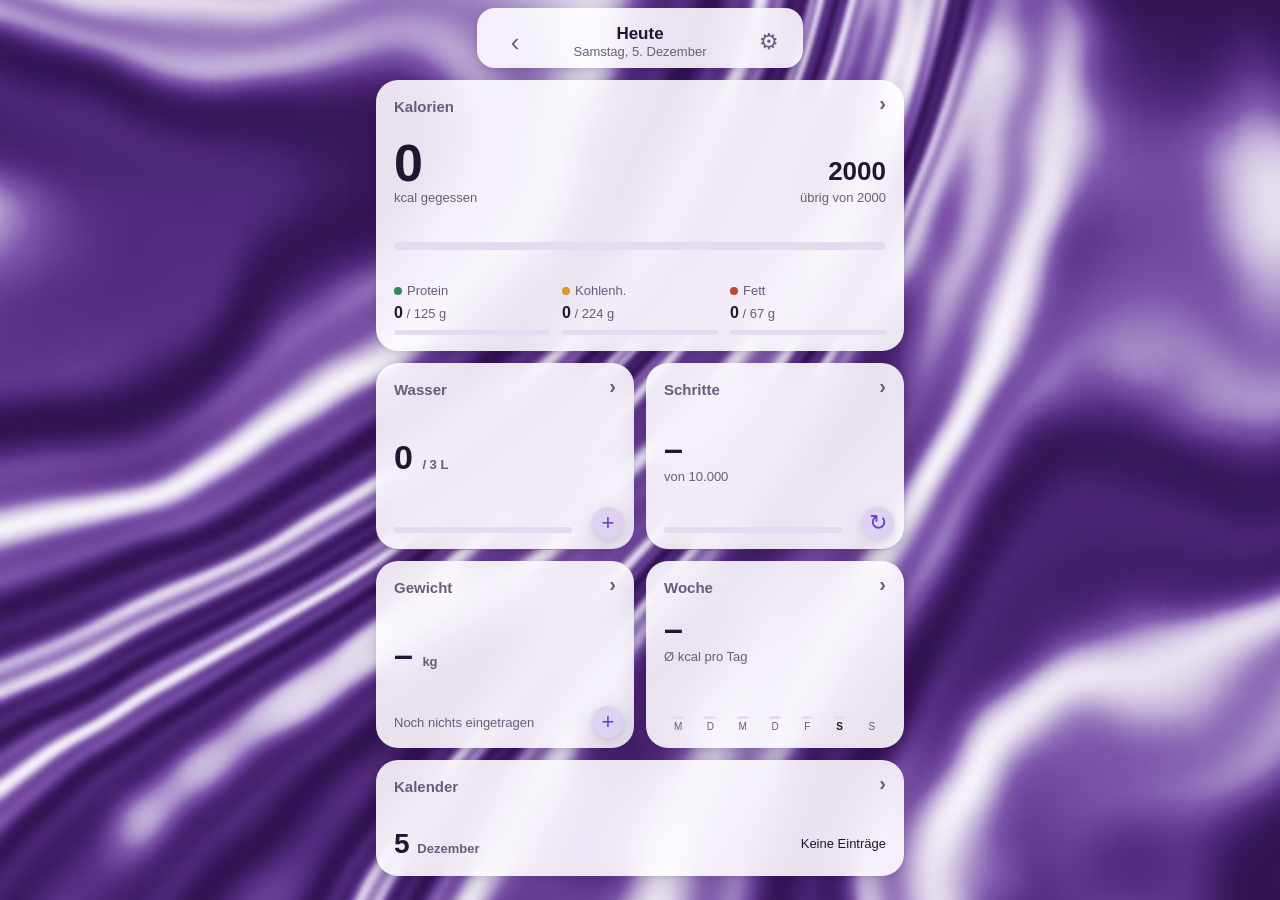
==== commit 2e1a78b7: "Schritte ueber einen iPhone-Kurzbefehl Web-Apps duerfen Apple Health nicht lesen. Der Kurzbefehl 'Sc" ====
--- a/index.html
+++ b/index.html
@@ -79,6 +79,15 @@
     </div>
 
     <div class="kachel-huelle">
+      <a href="#schritte" class="kachel" aria-label="Schritte">
+        <div class="kachel-titel">Schritte <span class="weiter" aria-hidden="true">›</span></div>
+        <div><div class="kachel-wert" id="kachel-schritte">–</div><div class="klein">von <span id="kachel-schritte-ziel">10.000</span></div></div>
+        <div class="balken wasser-balken schritte-balken"><div id="kachel-schritte-balken"></div></div>
+      </a>
+      <button class="plus kachel-plus" id="kachel-schritte-holen" aria-label="Schritte aus Health holen">↻</button>
+    </div>
+
+    <div class="kachel-huelle">
       <a href="#gewicht" class="kachel" aria-label="Gewicht">
         <div class="kachel-titel">Gewicht <span class="weiter" aria-hidden="true">›</span></div>
         <div class="kachel-wert"><span id="kachel-gewicht">–</span> <span class="klein">kg</span></div>
@@ -87,16 +96,19 @@
       <button class="plus kachel-plus" id="kachel-gewicht-plus" aria-label="Gewicht eintragen">+</button>
     </div>
 
-    <a href="#kalender" class="kachel" aria-label="Kalender">
-      <div class="kachel-titel">Kalender <span class="weiter" aria-hidden="true">›</span></div>
-      <div class="kachel-wert"><span id="kachel-kal-tag">–</span> <span class="klein" id="kachel-kal-monat"></span></div>
-      <div class="klein kachel-naechster" id="kachel-naechster">Keine Einträge</div>
-    </a>
-
     <a href="#woche" class="kachel" aria-label="Wochenübersicht">
       <div class="kachel-titel">Woche <span class="weiter" aria-hidden="true">›</span></div>
       <div><div class="kachel-wert" id="kachel-woche-schnitt">–</div><div class="klein">Ø kcal pro Tag</div></div>
       <div class="mini-woche" id="kachel-woche-balken" aria-hidden="true"></div>
+    </a>
+
+    <!-- Kalender unten ueber die ganze Breite: Datum links, naechster Eintrag rechts -->
+    <a href="#kalender" class="kachel breit-kachel kalender-kachel" aria-label="Kalender">
+      <div class="kachel-titel">Kalender <span class="weiter" aria-hidden="true">›</span></div>
+      <div class="kalender-kachel-zeile">
+        <div class="kachel-wert"><span id="kachel-kal-tag">–</span> <span class="klein" id="kachel-kal-monat"></span></div>
+        <div class="klein kachel-naechster" id="kachel-naechster">Keine Einträge</div>
+      </div>
     </a>
   </main>
 </div>
@@ -227,6 +239,50 @@
     </details>
     </section>
     <button type="button" class="erst breit" id="gewicht-plus">Gewicht eintragen</button>
+  </main>
+</div>
+
+<!-- ===== Schritte ===== -->
+<div class="ansicht" id="ansicht-schritte" hidden>
+  <header class="leiste">
+    <a href="#" class="zurueck">‹ Übersicht</a>
+    <div class="leiste-titel"><span>Schritte</span><span class="datum-voll" id="schritte-datum"></span></div>
+  </header>
+  <main>
+    <section class="wasser">
+      <div class="wasser-gross"><b id="schritte-zahl">0</b> <span class="klein">/ <span id="schritte-ziel">10.000</span></span></div>
+      <div class="balken schritte-balken"><div id="schritte-balken"></div></div>
+      <p class="klein" id="schritte-kcal"></p>
+      <div id="schritte-holen-bereich">
+        <div class="felder zwei">
+          <button type="button" class="erst breit" id="schritte-holen">▶ Schritte holen</button>
+          <button type="button" class="zweit breit" id="schritte-einfuegen">📋 Einfügen</button>
+        </div>
+        <p class="klein">„Schritte holen“ startet deinen Kurzbefehl. Danach oben links auf „◀ Kalorien“ und hier auf „Einfügen“.</p>
+      </div>
+      <form id="schritte-form" class="schritte-form" autocomplete="off">
+        <input id="schritte-eingabe" type="text" inputmode="numeric" placeholder="Oder selbst eintippen, z. B. 8432">
+        <button type="submit" class="erst">OK</button>
+      </form>
+      <button type="button" class="link-knopf" id="schritte-ziel-aendern">Ziel ändern</button>
+    </section>
+
+    <h3 class="woche-unter">Letzte 7 Tage</h3>
+    <ul class="liste" id="schritte-liste"></ul>
+
+    <details class="kalender-karte anleitung">
+      <summary>Kurzbefehl einrichten (einmalig)</summary>
+      <ol>
+        <li>App <b>Kurzbefehle</b> öffnen, oben rechts auf <b>+</b>.</li>
+        <li>Oben auf den Namen tippen → <b>Umbenennen</b> → genau <b>Schritte kopieren</b> eingeben.</li>
+        <li><b>Aktion hinzufügen</b> → „Health“ suchen → <b>Health-Samples suchen</b>.</li>
+        <li>Dort: Typ <b>Schritte</b>, Filter <b>Startdatum ist heute</b>, dann auf „Mehr anzeigen“ und <b>Gruppieren nach: Tag</b>.</li>
+        <li>Darunter Aktion <b>Statistik berechnen</b> hinzufügen und <b>Summe</b> wählen.</li>
+        <li>Darunter Aktion <b>In Zwischenablage kopieren</b>.</li>
+        <li>Oben auf <b>Fertig</b>. Beim ersten Mal fragt das iPhone, ob der Kurzbefehl Health lesen darf – <b>Erlauben</b>.</li>
+      </ol>
+      <p class="klein">Heißt eine Aktion bei dir etwas anders, sag Bescheid.</p>
+    </details>
   </main>
 </div>
 
@@ -466,6 +522,7 @@
 <script src="gewicht.js"></script>
 <script src="kalender.js"></script>
 <script src="woche.js"></script>
+<script src="schritte.js"></script>
 <script src="sicherung.js"></script>
 </body>
 </html>
--- a/stil.css
+++ b/stil.css
@@ -506,9 +506,9 @@
 .mini-woche { display: grid; grid-template-columns: repeat(7, 1fr); gap: 4px; height: 56px; align-items: end; }
 .mini-spalte { display: flex; flex-direction: column; align-items: center; justify-content: flex-end; gap: 3px; height: 100%; }
 .mini-balken { width: 100%; max-width: 12px; border-radius: 3px 3px 0 0; background: var(--kurve-schnitt); opacity: .55; }
-.mini-balken.leer { height: 3px; background: var(--linie); opacity: 1; }
+.mini-balken.ohne-wert { height: 3px; background: var(--linie); opacity: 1; }
 .mini-spalte.heute .mini-balken { opacity: 1; }
-.mini-spalte.zukunft .mini-balken.leer { background: transparent; }
+.mini-spalte.zukunft .mini-balken.ohne-wert { background: transparent; }
 .mini-name { font-size: 10px; color: var(--leise); line-height: 1; }
 .mini-spalte.heute .mini-name { color: var(--tinte); font-weight: 700; }
 #ansicht-start .kachel-naechster { white-space: normal; display: -webkit-box; -webkit-line-clamp: 2; -webkit-box-orient: vertical; }
@@ -548,3 +548,27 @@
   content: ""; position: absolute; top: 4px; right: 6px; width: 5px; height: 5px;
   border-radius: 50%; background: var(--akzent);
 }
+
+/* ===== Schritte ===== */
+.schritte-balken div { background: var(--protein); }
+.schritte-balken div.erreicht { background: var(--protein); }
+#ansicht-schritte .balken { margin: 10px 0; height: 10px; }
+#ansicht-schritte .felder.zwei .breit { margin-top: 4px; }
+.schritte-form { display: flex; gap: 8px; margin-top: 14px; }
+.schritte-form input {
+  flex: 1; min-width: 0; font-size: 16px; padding: 10px 12px; border-radius: 12px;
+  border: 1px solid var(--linie); background: var(--papier); color: var(--tinte);
+}
+.schritte-form button { border: 0; border-radius: 12px; padding: 0 18px; font-weight: 600; }
+@keyframes pulsieren { 50% { box-shadow: 0 0 0 6px color-mix(in srgb, var(--akzent) 35%, transparent); } }
+.pulsiert { animation: pulsieren 1s ease-in-out infinite; }
+.anleitung { margin-top: 16px; }
+.anleitung summary { font-weight: 600; cursor: pointer; padding: 4px 2px; }
+.anleitung ol { padding-left: 20px; line-height: 1.6; margin: 10px 0 6px; font-size: 15px; }
+
+/* Uebersicht: vier Reihen - Kalender unten flach ueber die ganze Breite */
+#ansicht-start .kacheln { grid-template-rows: 1.45fr 1fr 1fr .62fr; }
+.kalender-kachel-zeile { display: flex; align-items: center; justify-content: space-between; gap: 12px; }
+.kalender-kachel-zeile .kachel-naechster { margin: 0; padding: 0; border: 0; text-align: right; max-width: 60%; }
+#ansicht-start .kalender-kachel .kachel-wert { font-size: 28px; }
+.kennzahl:last-child:nth-child(odd) { grid-column: 1 / -1; } /* ungerade Anzahl: letzte Karte ueber die ganze Breite */
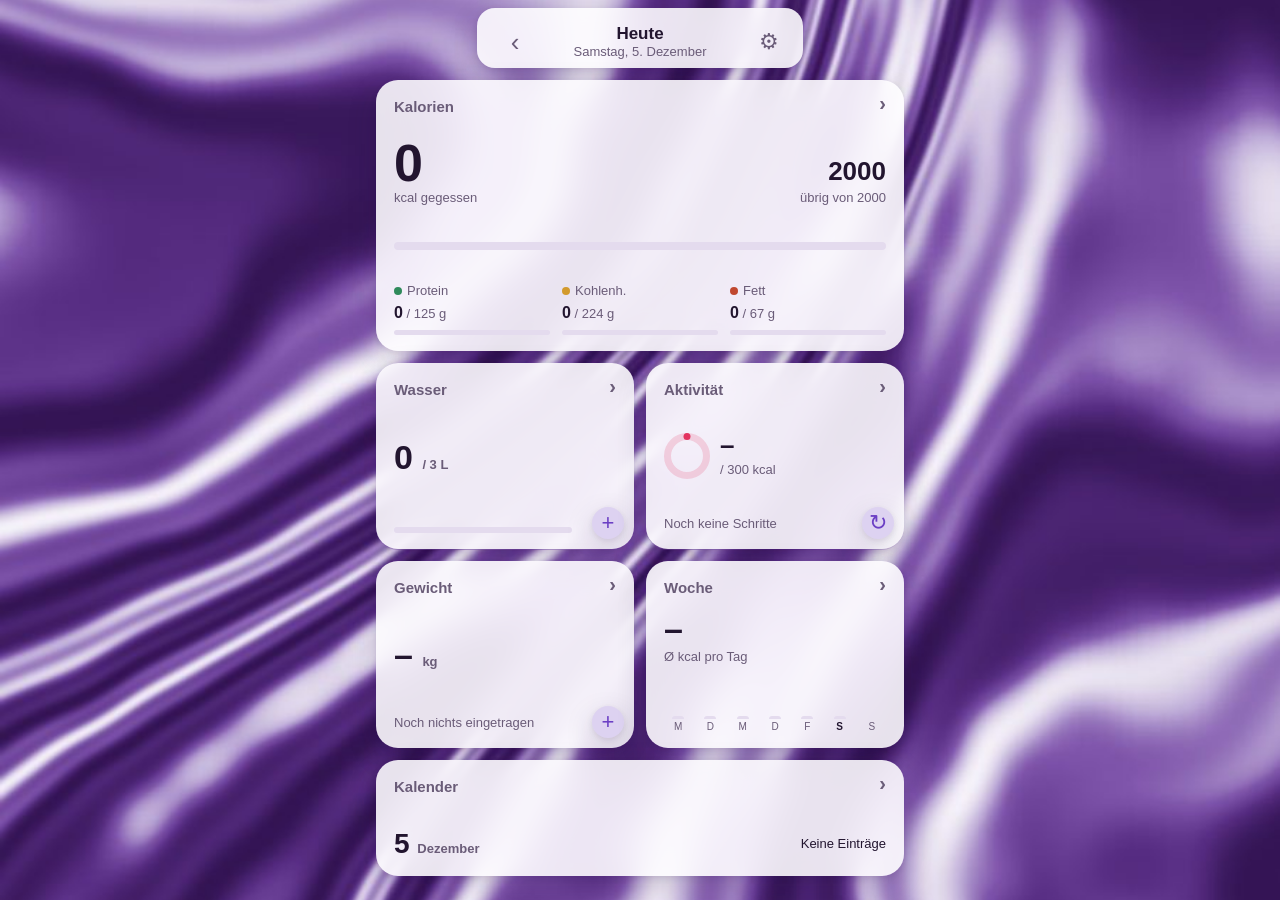
==== commit 3adab21e: "Aktivitaet: Bewegen-Ring aus der Fitness-App Der Nutzer hat keine Apple Watch, also gibt es nur den " ====
--- a/index.html
+++ b/index.html
@@ -79,12 +79,15 @@
     </div>
 
     <div class="kachel-huelle">
-      <a href="#schritte" class="kachel" aria-label="Schritte">
-        <div class="kachel-titel">Schritte <span class="weiter" aria-hidden="true">›</span></div>
-        <div><div class="kachel-wert" id="kachel-schritte">–</div><div class="klein">von <span id="kachel-schritte-ziel">10.000</span></div></div>
-        <div class="balken wasser-balken schritte-balken"><div id="kachel-schritte-balken"></div></div>
+      <a href="#schritte" class="kachel" aria-label="Aktivität">
+        <div class="kachel-titel">Aktivität <span class="weiter" aria-hidden="true">›</span></div>
+        <div class="aktiv-zeile">
+          <span id="kachel-ring" class="kachel-ring"></span>
+          <div><div class="kachel-wert aktiv-wert" id="kachel-aktiv">–</div><div class="klein">/ <span id="kachel-bewegziel">300</span> kcal</div></div>
+        </div>
+        <div class="klein kachel-unten" id="kachel-schritte">Noch keine Schritte</div>
       </a>
-      <button class="plus kachel-plus" id="kachel-schritte-holen" aria-label="Schritte aus Health holen">↻</button>
+      <button class="plus kachel-plus" id="kachel-schritte-holen" aria-label="Aktivität aus Health holen">↻</button>
     </div>
 
     <div class="kachel-huelle">
@@ -246,25 +249,35 @@
 <div class="ansicht" id="ansicht-schritte" hidden>
   <header class="leiste">
     <a href="#" class="zurueck">‹ Übersicht</a>
-    <div class="leiste-titel"><span>Schritte</span><span class="datum-voll" id="schritte-datum"></span></div>
+    <div class="leiste-titel"><span>Aktivität</span><span class="datum-voll" id="schritte-datum"></span></div>
   </header>
   <main>
     <section class="wasser">
-      <div class="wasser-gross"><b id="schritte-zahl">0</b> <span class="klein">/ <span id="schritte-ziel">10.000</span></span></div>
+      <!-- Bewegen-Ring: aktive kcal aus Health, wie in der Fitness-App -->
+      <div class="aktiv-gross">
+        <span id="aktiv-ring" class="aktiv-ring"></span>
+        <div class="aktiv-mitte"><b id="aktiv-zahl">0</b><span class="klein">von <span id="aktiv-ziel">300</span> kcal</span></div>
+      </div>
+      <p class="aktiv-status" id="aktiv-status"></p>
+      <div class="schritte-zeile"><span>👟 <b id="schritte-zahl">0</b> <span class="klein">/ <span id="schritte-ziel">10.000</span> Schritte</span></span></div>
       <div class="balken schritte-balken"><div id="schritte-balken"></div></div>
       <p class="klein" id="schritte-kcal"></p>
       <div id="schritte-holen-bereich">
         <div class="felder zwei">
-          <button type="button" class="erst breit" id="schritte-holen">▶ Schritte holen</button>
+          <button type="button" class="erst breit" id="schritte-holen">▶ Holen</button>
           <button type="button" class="zweit breit" id="schritte-einfuegen">📋 Einfügen</button>
         </div>
-        <p class="klein">„Schritte holen“ startet deinen Kurzbefehl. Danach oben links auf „◀ Kalorien“ und hier auf „Einfügen“.</p>
+        <p class="klein">„Holen“ startet deinen Kurzbefehl. Danach oben links auf „◀ Kalorien“ und hier auf „Einfügen“.</p>
       </div>
       <form id="schritte-form" class="schritte-form" autocomplete="off">
-        <input id="schritte-eingabe" type="text" inputmode="numeric" placeholder="Oder selbst eintippen, z. B. 8432">
+        <input id="schritte-eingabe" type="text" inputmode="numeric" placeholder="Schritte">
+        <input id="aktiv-eingabe" type="text" inputmode="numeric" placeholder="Aktive kcal">
         <button type="submit" class="erst">OK</button>
       </form>
-      <button type="button" class="link-knopf" id="schritte-ziel-aendern">Ziel ändern</button>
+      <div class="ziel-links">
+        <button type="button" class="link-knopf" id="bewegziel-aendern">Bewegen-Ziel ändern</button>
+        <button type="button" class="link-knopf" id="schritte-ziel-aendern">Schritt-Ziel ändern</button>
+      </div>
     </section>
 
     <h3 class="woche-unter">Letzte 7 Tage</h3>
@@ -275,13 +288,15 @@
       <ol>
         <li>App <b>Kurzbefehle</b> öffnen, oben rechts auf <b>+</b>.</li>
         <li>Oben auf den Namen tippen → <b>Umbenennen</b> → genau <b>Schritte kopieren</b> eingeben.</li>
-        <li><b>Aktion hinzufügen</b> → „Health“ suchen → <b>Health-Samples suchen</b>.</li>
-        <li>Dort: Typ <b>Schritte</b>, Filter <b>Startdatum ist heute</b>, dann auf „Mehr anzeigen“ und <b>Gruppieren nach: Tag</b>.</li>
-        <li>Darunter Aktion <b>Statistik berechnen</b> hinzufügen und <b>Summe</b> wählen.</li>
-        <li>Darunter Aktion <b>In Zwischenablage kopieren</b>.</li>
+        <li><b>Aktion hinzufügen</b> → „Health“ suchen → <b>Health-Samples suchen</b>. Typ <b>Schritte</b>, Filter <b>Startdatum ist heute</b>, unter „Mehr anzeigen“ <b>Gruppieren nach: Tag</b>.</li>
+        <li>Darunter <b>Statistik berechnen</b> → <b>Summe</b>.</li>
+        <li>Nochmal <b>Health-Samples suchen</b>, diesmal Typ <b>Aktive Energie</b> (das ist dein Bewegen-Ring), gleiche Einstellungen.</li>
+        <li>Darunter wieder <b>Statistik berechnen</b> → <b>Summe</b>.</li>
+        <li>Aktion <b>Text</b> hinzufügen. Ins Textfeld tippen, über der Tastatur die erste <b>Statistik</b> antippen, ein <b>;</b> tippen, dann die zweite <b>Statistik</b> antippen. Es steht dann da: Statistik ; Statistik.</li>
+        <li>Darunter <b>In Zwischenablage kopieren</b>.</li>
         <li>Oben auf <b>Fertig</b>. Beim ersten Mal fragt das iPhone, ob der Kurzbefehl Health lesen darf – <b>Erlauben</b>.</li>
       </ol>
-      <p class="klein">Heißt eine Aktion bei dir etwas anders, sag Bescheid.</p>
+      <p class="klein">Hast du schon den einfachen Kurzbefehl nur mit Schritten? Der geht weiter – dann fehlen nur die kcal. Heißt eine Aktion bei dir anders, sag Bescheid.</p>
     </details>
   </main>
 </div>
--- a/stil.css
+++ b/stil.css
@@ -572,3 +572,21 @@
 .kalender-kachel-zeile .kachel-naechster { margin: 0; padding: 0; border: 0; text-align: right; max-width: 60%; }
 #ansicht-start .kalender-kachel .kachel-wert { font-size: 28px; }
 .kennzahl:last-child:nth-child(odd) { grid-column: 1 / -1; } /* ungerade Anzahl: letzte Karte ueber die ganze Breite */
+
+/* ===== Aktivitaet: Bewegen-Ring ===== */
+:root { --bewegen: #e3335f; }
+@media (prefers-color-scheme: dark) { :root { --bewegen: #ff5c86; } }
+.ring-spur { stroke: color-mix(in srgb, var(--bewegen) 18%, transparent); }
+.ring-wert { stroke: var(--bewegen); transition: stroke-dasharray .4s; }
+.aktiv-zeile { display: flex; align-items: center; gap: 10px; }
+.kachel-ring { display: inline-flex; flex: none; }
+#ansicht-start .aktiv-wert { font-size: 26px; }
+.aktiv-gross { position: relative; width: 168px; height: 168px; margin: 4px auto 0; }
+.aktiv-ring { position: absolute; inset: 0; }
+.aktiv-mitte { position: absolute; inset: 0; display: flex; flex-direction: column; align-items: center; justify-content: center; }
+.aktiv-mitte b { font-size: 38px; line-height: 1.1; }
+.aktiv-status { text-align: center; font-weight: 600; margin: 8px 0 14px; min-height: 1.4em; }
+.schritte-zeile { font-size: 18px; }
+.schritte-form input + input { margin-left: 0; }
+.ziel-links { display: flex; gap: 18px; }
+.mini-ring { display: inline-flex; flex: none; }
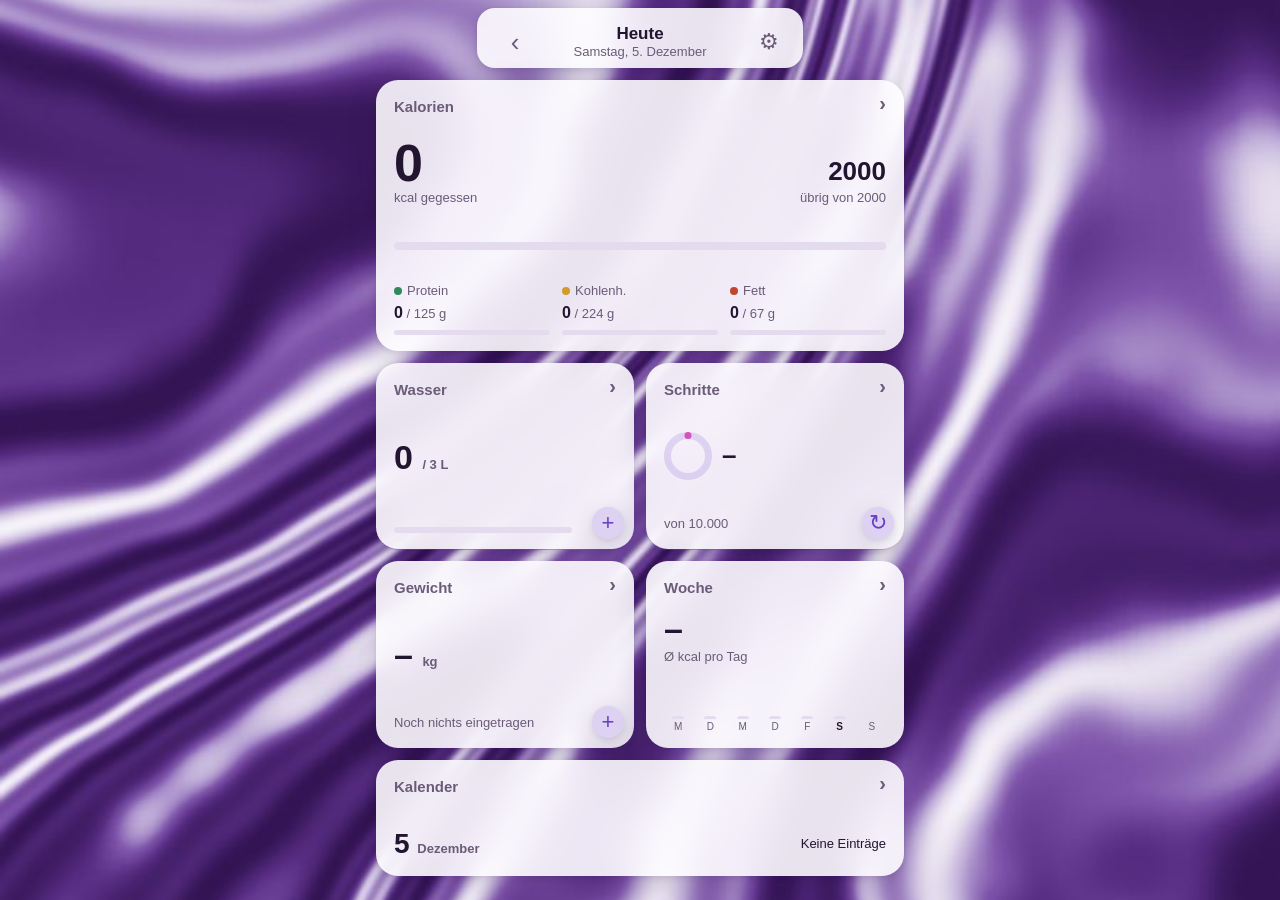
==== commit 82d19bd9: "Schritte als Ring, ohne Kalorien Der Nutzer will nur Schritte: Ring mit Lila-Pink-Verlauf, der sich " ====
--- a/index.html
+++ b/index.html
@@ -79,15 +79,15 @@
     </div>
 
     <div class="kachel-huelle">
-      <a href="#schritte" class="kachel" aria-label="Aktivität">
-        <div class="kachel-titel">Aktivität <span class="weiter" aria-hidden="true">›</span></div>
+      <a href="#schritte" class="kachel" aria-label="Schritte">
+        <div class="kachel-titel">Schritte <span class="weiter" aria-hidden="true">›</span></div>
         <div class="aktiv-zeile">
-          <span id="kachel-ring" class="kachel-ring"></span>
-          <div><div class="kachel-wert aktiv-wert" id="kachel-aktiv">–</div><div class="klein">/ <span id="kachel-bewegziel">300</span> kcal</div></div>
-        </div>
-        <div class="klein kachel-unten" id="kachel-schritte">Noch keine Schritte</div>
+          <span id="kachel-ring" class="schritt-ring"></span>
+          <div class="kachel-wert aktiv-wert" id="kachel-schritte">–</div>
+        </div>
+        <div class="klein kachel-unten" id="kachel-schritte-unten">von 10.000</div>
       </a>
-      <button class="plus kachel-plus" id="kachel-schritte-holen" aria-label="Aktivität aus Health holen">↻</button>
+      <button class="plus kachel-plus" id="kachel-schritte-holen" aria-label="Schritte aus Health holen">↻</button>
     </div>
 
     <div class="kachel-huelle">
@@ -249,19 +249,19 @@
 <div class="ansicht" id="ansicht-schritte" hidden>
   <header class="leiste">
     <a href="#" class="zurueck">‹ Übersicht</a>
-    <div class="leiste-titel"><span>Aktivität</span><span class="datum-voll" id="schritte-datum"></span></div>
+    <div class="leiste-titel"><span>Schritte</span><span class="datum-voll" id="schritte-datum"></span></div>
   </header>
   <main>
     <section class="wasser">
-      <!-- Bewegen-Ring: aktive kcal aus Health, wie in der Fitness-App -->
-      <div class="aktiv-gross">
-        <span id="aktiv-ring" class="aktiv-ring"></span>
-        <div class="aktiv-mitte"><b id="aktiv-zahl">0</b><span class="klein">von <span id="aktiv-ziel">300</span> kcal</span></div>
-      </div>
-      <p class="aktiv-status" id="aktiv-status"></p>
-      <div class="schritte-zeile"><span>👟 <b id="schritte-zahl">0</b> <span class="klein">/ <span id="schritte-ziel">10.000</span> Schritte</span></span></div>
-      <div class="balken schritte-balken"><div id="schritte-balken"></div></div>
-      <p class="klein" id="schritte-kcal"></p>
+      <!-- Ring fuellt sich mit den Schritten; voll = Ziel (10.000) -->
+      <div class="ring-gross" id="ring-gross">
+        <span id="schritt-ring" class="schritt-ring"></span>
+        <div class="ring-mitte">
+          <span class="ring-pokal" aria-hidden="true">🏆</span>
+          <b id="schritte-zahl">0</b><span class="klein">von <span id="schritte-ziel">10.000</span></span>
+        </div>
+      </div>
+      <p class="aktiv-status" id="schritte-status"></p>
       <div id="schritte-holen-bereich">
         <div class="felder zwei">
           <button type="button" class="erst breit" id="schritte-holen">▶ Holen</button>
@@ -270,14 +270,10 @@
         <p class="klein">„Holen“ startet deinen Kurzbefehl. Danach oben links auf „◀ Kalorien“ und hier auf „Einfügen“.</p>
       </div>
       <form id="schritte-form" class="schritte-form" autocomplete="off">
-        <input id="schritte-eingabe" type="text" inputmode="numeric" placeholder="Schritte">
-        <input id="aktiv-eingabe" type="text" inputmode="numeric" placeholder="Aktive kcal">
+        <input id="schritte-eingabe" type="text" inputmode="numeric" placeholder="Oder selbst eintippen">
         <button type="submit" class="erst">OK</button>
       </form>
-      <div class="ziel-links">
-        <button type="button" class="link-knopf" id="bewegziel-aendern">Bewegen-Ziel ändern</button>
-        <button type="button" class="link-knopf" id="schritte-ziel-aendern">Schritt-Ziel ändern</button>
-      </div>
+      <button type="button" class="link-knopf" id="schritte-ziel-aendern">Ziel ändern</button>
     </section>
 
     <h3 class="woche-unter">Letzte 7 Tage</h3>
@@ -286,17 +282,14 @@
     <details class="kalender-karte anleitung">
       <summary>Kurzbefehl einrichten (einmalig)</summary>
       <ol>
-        <li>App <b>Kurzbefehle</b> öffnen, oben rechts auf <b>+</b>.</li>
-        <li>Oben auf den Namen tippen → <b>Umbenennen</b> → genau <b>Schritte kopieren</b> eingeben.</li>
-        <li><b>Aktion hinzufügen</b> → „Health“ suchen → <b>Health-Samples suchen</b>. Typ <b>Schritte</b>, Filter <b>Startdatum ist heute</b>, unter „Mehr anzeigen“ <b>Gruppieren nach: Tag</b>.</li>
-        <li>Darunter <b>Statistik berechnen</b> → <b>Summe</b>.</li>
-        <li>Nochmal <b>Health-Samples suchen</b>, diesmal Typ <b>Aktive Energie</b> (das ist dein Bewegen-Ring), gleiche Einstellungen.</li>
-        <li>Darunter wieder <b>Statistik berechnen</b> → <b>Summe</b>.</li>
-        <li>Aktion <b>Text</b> hinzufügen. Ins Textfeld tippen, über der Tastatur die erste <b>Statistik</b> antippen, ein <b>;</b> tippen, dann die zweite <b>Statistik</b> antippen. Es steht dann da: Statistik ; Statistik.</li>
-        <li>Darunter <b>In Zwischenablage kopieren</b>.</li>
-        <li>Oben auf <b>Fertig</b>. Beim ersten Mal fragt das iPhone, ob der Kurzbefehl Health lesen darf – <b>Erlauben</b>.</li>
+        <li>App <b>Kurzbefehle</b> öffnen, unten „Kurzbefehle“, oben rechts <b>+</b>.</li>
+        <li>Oben auf den Namen tippen → <b>Umbenennen</b> → genau <b>Schritte kopieren</b>.</li>
+        <li>Suche: <b>Health</b> → <b>Health-Messungen suchen</b> (nicht „protokollieren“).</li>
+        <li>Typ <b>Schritte</b>, Startdatum <b>ist heute</b>, Gruppierung nach <b>Tag</b>.</li>
+        <li>Suche: <b>Statistik</b> → <b>Statistik berechnen</b> → <b>Summe</b>.</li>
+        <li>Suche: <b>Zwischenablage</b> → <b>In Zwischenablage kopieren</b>.</li>
+        <li><b>▶</b> unten rechts zum Testen, Health-Zugriff erlauben. Speichert von selbst.</li>
       </ol>
-      <p class="klein">Hast du schon den einfachen Kurzbefehl nur mit Schritten? Der geht weiter – dann fehlen nur die kcal. Heißt eine Aktion bei dir anders, sag Bescheid.</p>
     </details>
   </main>
 </div>
--- a/stil.css
+++ b/stil.css
@@ -590,3 +590,38 @@
 .schritte-form input + input { margin-left: 0; }
 .ziel-links { display: flex; gap: 18px; }
 .mini-ring { display: inline-flex; flex: none; }
+
+/* ===== Schritt-Ring ===== */
+/* Verlauf Lila -> Pink wie der Marmor. Beim Ziel bleibt die Farbe gleich
+   (so gewuenscht) - stattdessen leuchtet der Ring und der Pokal erscheint. */
+.schritt-ring { display: inline-flex; flex: none; position: relative; }
+.schritt-ring .ring-spur { stroke: color-mix(in srgb, var(--akzent) 16%, transparent); }
+.schritt-ring .ring-wert { stroke: url(#ring-verlauf); transition: stroke-dasharray .6s ease-out; }
+.geknackt .schritt-ring svg, .schritt-ring.geknackt svg { filter: drop-shadow(0 0 6px #d65cff) drop-shadow(0 0 12px rgb(214 92 255 / 55%)); }
+.ring-gross { position: relative; width: 190px; height: 190px; margin: 4px auto 0; }
+.ring-gross .schritt-ring { position: absolute; inset: 0; }
+.ring-mitte { position: absolute; inset: 0; display: flex; flex-direction: column; align-items: center; justify-content: center; }
+.ring-mitte b { font-size: 40px; line-height: 1.05; }
+.ring-pokal { font-size: 26px; height: 0; opacity: 0; transform: scale(.4); transition: all .4s; }
+.ring-gross.geknackt .ring-pokal { height: 32px; opacity: 1; transform: none; }
+/* Kachel: kleiner Pokal im Ring */
+.schritt-ring .mini-pokal { position: absolute; inset: 0; display: flex; align-items: center; justify-content: center; font-size: 18px; }
+
+/* Einmalige Feier, wenn das Ziel gerade geknackt wurde */
+@keyframes ring-feier { 0% { transform: scale(1); } 30% { transform: scale(1.12); } 60% { transform: scale(.97); } 100% { transform: scale(1); } }
+@keyframes funken {
+  0% { opacity: 1; transform: translate(-50%, -50%) scale(.2); }
+  100% { opacity: 0; transform: translate(-50%, -50%) scale(1.6); }
+}
+.feiert { animation: ring-feier .8s ease-out; }
+.ring-gross.feiert::after {
+  content: ""; position: absolute; left: 50%; top: 50%; width: 260px; height: 260px; pointer-events: none;
+  background:
+    radial-gradient(circle at 50% 4%, #ff7ad9 0 4px, transparent 5px),
+    radial-gradient(circle at 92% 30%, #b388ff 0 4px, transparent 5px),
+    radial-gradient(circle at 85% 82%, #ffd166 0 4px, transparent 5px),
+    radial-gradient(circle at 15% 85%, #ff7ad9 0 4px, transparent 5px),
+    radial-gradient(circle at 6% 32%, #ffd166 0 4px, transparent 5px),
+    radial-gradient(circle at 50% 98%, #b388ff 0 4px, transparent 5px);
+  animation: funken 1s ease-out forwards;
+}
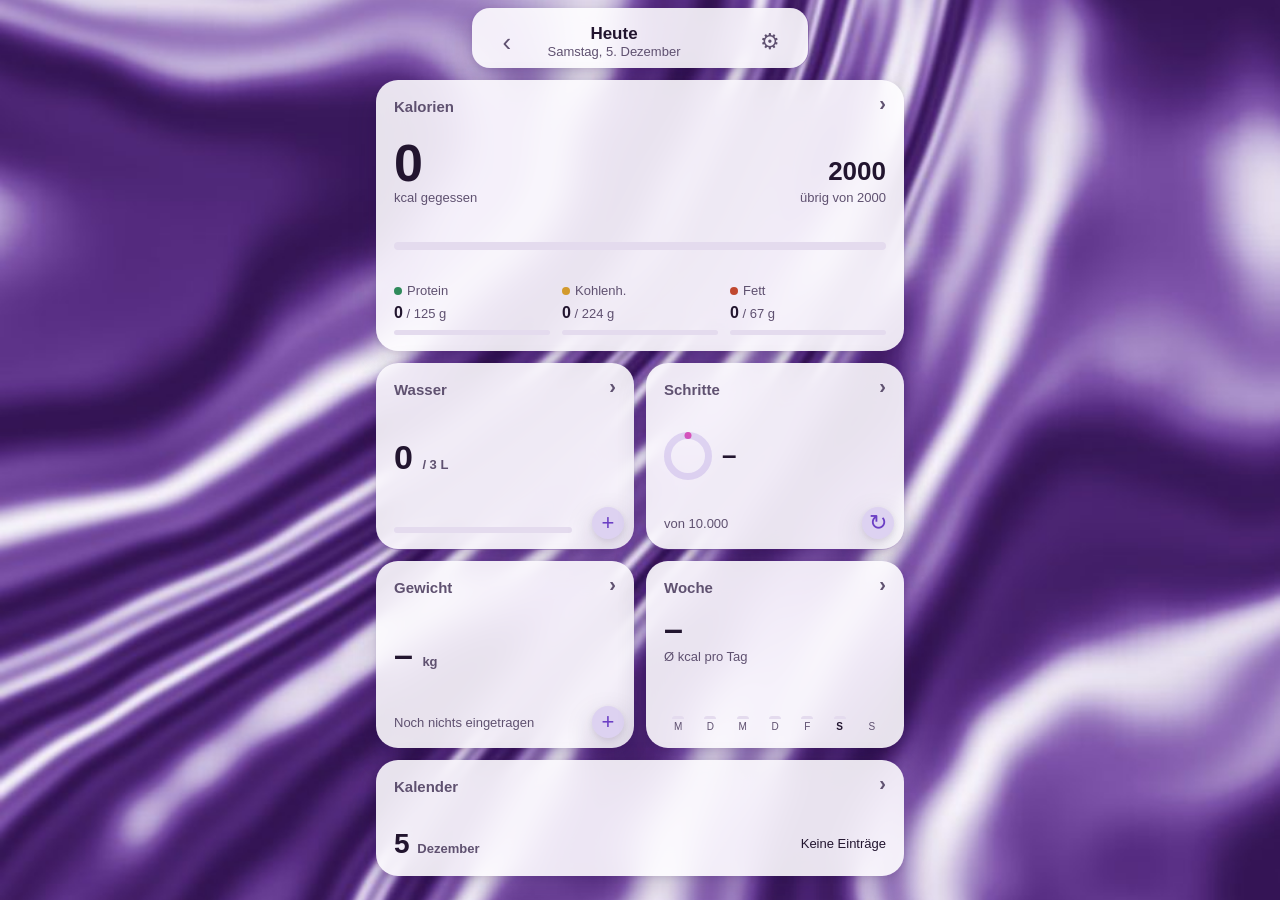
==== commit 2346c599: "Grosser Check: 35 Fehler behoben, Suche und Mengen genauer - Wiederherstellen ueberschrieb die eben " ====
--- a/index.html
+++ b/index.html
@@ -155,15 +155,15 @@
         <input type="file" accept="image/*" capture="environment" id="foto" hidden>
         📷 Foto vom Essen
       </label>
-      <label class="knopf">
-        <input type="file" accept="image/*" capture="environment" id="barcode-foto" hidden>
-        ▥ Barcode
-      </label>
+      <button type="button" class="knopf" id="barcode-knopf">▥ Barcode scannen</button>
     </div>
     <ul class="vorschlaege" id="vorschlaege"></ul>
   </section>
 
-    <ul class="liste mz-liste" id="mz-eintraege"></ul>
+    <!-- Heute schon Eingetragenes zugeklappt: Die Vorschlaege darunter sollen
+         ohne Scrollen erreichbar bleiben. -->
+    <button type="button" class="aufklappen mz-aufklappen" id="mz-aufklappen" aria-expanded="false" hidden></button>
+    <ul class="liste mz-liste" id="mz-eintraege" hidden></ul>
 
     <!-- Favoriten: selbst mit dem Stern markiert, fuer alle Mahlzeiten gleich -->
     <section class="gedaechtnis" id="mz-favoriten" hidden>
@@ -276,8 +276,20 @@
       <button type="button" class="link-knopf" id="schritte-ziel-aendern">Ziel ändern</button>
     </section>
 
-    <h3 class="woche-unter">Letzte 7 Tage</h3>
-    <ul class="liste" id="schritte-liste"></ul>
+    <h3 class="woche-unter">Statistik</h3>
+    <section class="kalender-karte schritt-statistik">
+      <div class="segmente" id="schritt-zeitraum" role="radiogroup" aria-label="Zeitraum">
+        <button type="button" data-wert="7" aria-checked="true">7 Tage</button>
+        <button type="button" data-wert="30">30 Tage</button>
+      </div>
+      <div class="diagramm" id="schritt-diagramm">
+        <div class="tip" id="schritt-tip" hidden>
+          <div class="tip-datum"></div>
+          <div><b class="tip-wert"></b></div>
+        </div>
+      </div>
+    </section>
+    <div class="kennzahlen" id="schritt-kennzahlen"></div>
 
     <details class="kalender-karte anleitung">
       <summary>Kurzbefehl einrichten (einmalig)</summary>
@@ -367,6 +379,22 @@
   </main>
 </div>
 
+<!-- Barcode-Scanner: Live-Kamera, Code wird von selbst erkannt -->
+<dialog id="scanner" class="scanner">
+  <div class="scanner-bild">
+    <video id="scanner-video" playsinline muted autoplay></video>
+    <div class="scanner-rahmen" aria-hidden="true"></div>
+  </div>
+  <p class="scanner-hinweis" id="scanner-hinweis">Halte den Barcode in den Rahmen.</p>
+  <div class="scanner-knoepfe">
+    <label class="zweit breit datei-knopf">📷 Foto
+      <input type="file" accept="image/*" capture="environment" id="barcode-foto" hidden>
+    </label>
+    <button type="button" class="zweit breit" id="scanner-nummer">🔢 Nummer</button>
+    <button type="button" class="erst breit" id="scanner-abbrechen">Fertig</button>
+  </div>
+</dialog>
+
 <!-- Pruefen: was die KI / Suche / der Barcode gefunden hat, vor dem Eintragen -->
 <dialog id="pruefen">
   <form method="dialog" class="blatt">
@@ -376,7 +404,7 @@
     <ul id="kandidaten"></ul>
     <div class="summe" id="pruefen-summe"></div>
     <div class="aktionen">
-      <button value="abbruch" class="zweit">Abbrechen</button>
+      <button type="button" value="abbruch" id="pruefen-abbrechen" class="zweit">Abbrechen</button>
       <button value="ok" id="eintragen" class="erst">Eintragen</button>
     </div>
   </form>
@@ -447,7 +475,7 @@
     <button type="button" class="link-knopf" id="import-rueckgaengig" hidden>Letzte Wiederherstellung rückgängig machen</button>
 
     <div class="aktionen eins">
-      <button value="ok" id="fertig" class="erst">Fertig</button>
+      <button value="ok" id="fertig" class="erst" formnovalidate>Fertig</button>
     </div>
   </form>
 </dialog>
@@ -462,6 +490,7 @@
       <button type="button" data-wert="training"><span>🏋️</span>Training</button>
       <button type="button" data-wert="termin"><span>📅</span>Termin</button>
       <button type="button" data-wert="geburtstag"><span>🎂</span>Geburtstag</button>
+      <button type="button" data-wert="medizin"><span>💊</span>Medizin</button>
       <button type="button" data-wert="notiz"><span>📝</span>Notiz</button>
     </div>
     <label class="zeile">Was?<input id="notiz-text" type="text" autocomplete="off" enterkeyhint="done" placeholder="z. B. Beine, Zahnarzt, Lisa"></label>
@@ -474,12 +503,16 @@
         <option value="woche">Jede Woche</option>
         <option value="monat">Jeden Monat</option>
         <option value="jahr">Jedes Jahr</option>
+        <option value="tage">Alle X Tage …</option>
       </select>
+    </label>
+    <label class="zeile" id="notiz-alle-zeile" hidden>Alle wie viele Tage?
+      <input id="notiz-alle" type="number" inputmode="numeric" min="1" max="365" placeholder="z. B. 5">
     </label>
     <p class="klein" id="notiz-serie-hinweis" hidden>Wiederholt sich – Ändern und Löschen gilt für alle Termine dieser Reihe.</p>
     <div class="aktionen">
       <button type="button" id="notiz-abbrechen" class="zweit">Abbrechen</button>
-      <button value="ok" id="notiz-speichern" class="erst">Speichern</button>
+      <button value="ok" id="notiz-speichern" class="erst" formnovalidate>Speichern</button>
     </div>
     <button type="button" id="notiz-loeschen" class="loeschen" hidden>Eintrag löschen</button>
   </form>
@@ -522,11 +555,12 @@
 </dialog>
 
 <div class="laden" id="laden" hidden><div class="kreisel"></div><span id="laden-text">Einen Moment …</span></div>
-<div class="meldung" id="meldung" hidden></div>
+<div class="meldung" id="meldung" role="status" hidden></div>
 
 <script src="naehrwerte.js"></script>
 <script src="app.js"></script>
 <script src="mahlzeit.js"></script>
+<script src="scanner.js"></script>
 <script src="gewicht.js"></script>
 <script src="kalender.js"></script>
 <script src="woche.js"></script>
--- a/stil.css
+++ b/stil.css
@@ -5,7 +5,7 @@
   --karte: rgb(255 255 255 / 88%);
   --blatt: #fbf9fe;
   --tinte: #22152f;
-  --leise: #6a5c78;
+  --leise: #5f5170;
   --linie: #e4dbee;
   --akzent: #6b3fc4;
   --akzent-text: #ffffff;
@@ -63,7 +63,7 @@
   display: flex; align-items: center; justify-content: center; gap: 8px;
   max-width: 560px; margin: 0 auto; padding: 12px 16px 4px;
 }
-.datum { background: none; border: 0; font-size: 17px; font-weight: 600; min-width: 190px; padding: 4px 8px; line-height: 1.2; }
+.datum { background: none; border: 0; font-size: 17px; font-weight: 600; flex: 0 1 190px; min-width: 0; padding: 4px 8px; line-height: 1.2; }
 .datum-voll { display: block; font-size: 13px; font-weight: 400; color: var(--leise); }
 .pfeil { background: none; border: 0; font-size: 26px; width: 44px; height: 44px; color: var(--leise); }
 
@@ -100,7 +100,6 @@
 }
 .knopf[hidden] { display: none; }
 .knoepfe:has(.knopf[hidden]) { grid-template-columns: 1fr; }
-.hinweis { font-size: 13px; color: var(--leise); margin-top: 8px; }
 
 .vorschlaege { list-style: none; margin: 8px 0 0; padding: 0; background: var(--karte); border-radius: 12px; box-shadow: var(--schatten); overflow: hidden; }
 .vorschlaege:empty { display: none; }
@@ -165,22 +164,19 @@
 .kreisel { width: 36px; height: 36px; border: 3px solid rgb(255 255 255 / 30%); border-top-color: #fff; border-radius: 50%; animation: dreh 1s linear infinite; }
 @keyframes dreh { to { transform: rotate(360deg); } }
 .meldung {
-  position: fixed; left: 16px; right: 16px; bottom: calc(env(safe-area-inset-bottom) + 16px);
+  position: fixed; left: 16px; right: 16px; bottom: calc(env(safe-area-inset-bottom) + 16px + var(--tastatur, 0px));
   max-width: 528px; margin: 0 auto; background: var(--tinte); color: var(--papier);
   padding: 12px 14px; border-radius: 12px; z-index: 11; font-size: 15px;
 }
 
-/* Einstellungen-Knopf oben rechts */
-.kopf { position: relative; }
+/* Einstellungen-Knopf rechts in der Kopfzeile. Nicht absolut darueber
+   gelegt: Auf 375-393 px Breite lag es sonst auf dem Pfeil "naechster Tag". */
 .zahnrad {
-  position: absolute; right: 12px; top: 50%; transform: translateY(-40%);
-  width: 44px; height: 44px; border: 0; background: none; font-size: 22px; color: var(--leise);
+  flex: none; width: 44px; height: 44px; border: 0; background: none; font-size: 22px; color: var(--leise);
 }
 
 /* Wasser: ein Glas = 250 ml, antippen fuellt bis dorthin */
 .wasser { background: var(--karte); border-radius: 16px; padding: 14px 16px; box-shadow: var(--schatten); margin-top: 12px; }
-.wasser-kopf { display: flex; justify-content: space-between; align-items: baseline; font-weight: 600; }
-.wasser-kopf b { color: var(--tinte); font-variant-numeric: tabular-nums; }
 .glaeser { display: grid; grid-template-columns: repeat(6, 1fr); gap: 8px 10px; margin-top: 10px; } /* 6 pro Reihe: 3 L = zwei volle Reihen */
 .glas {
   height: 44px; width: 100%; max-width: 34px; justify-self: center; border: 2px solid var(--wasser); border-top-width: 1px; padding: 0;
@@ -207,6 +203,10 @@
 .segmente { display: flex; background: var(--papier); border-radius: 10px; padding: 3px; gap: 3px; margin: 0 0 12px; }
 .segmente button { flex: 1; border: 0; background: none; padding: 8px 4px; border-radius: 8px; font-size: 14px; color: var(--leise); }
 .segmente button[aria-checked=true] { background: var(--karte); color: var(--tinte); font-weight: 600; box-shadow: var(--schatten); }
+/* Dunkel sind --karte und --papier fast gleich hell - die Auswahl braucht einen Rand. */
+@media (prefers-color-scheme: dark) {
+  .segmente button[aria-checked=true] { box-shadow: inset 0 0 0 1.5px var(--akzent); }
+}
 
 /* Einstellungen */
 .blatt h3 { font-size: 14px; color: var(--leise); font-weight: 600; margin: 18px 0 8px; }
@@ -253,6 +253,7 @@
 .linie-key { width: 14px; height: 2px; border-radius: 1px; background: var(--kurve-schnitt); }
 .legende { display: flex; gap: 16px; font-size: 13px; color: var(--leise); margin-top: 6px; }
 .legende > span { display: inline-flex; align-items: center; gap: 6px; }
+.legende[hidden] { display: none; }
 .gewicht-karte .leer { padding: 8px 0; margin: 0; }
 .gewicht-alle { margin-top: 10px; }
 .gewicht-alle summary { font-size: 14px; color: var(--leise); cursor: pointer; padding: 4px 0; }
@@ -305,7 +306,7 @@
 /* ===== Ansichten: Uebersicht mit Kacheln, Unterseiten mit Zurueck-Leiste ===== */
 .ansicht[hidden] { display: none; }
 
-.kacheln { display: grid; grid-template-columns: 1fr 1fr; gap: 12px; margin-top: 8px; }
+.kacheln { display: grid; grid-template-columns: repeat(2, minmax(0, 1fr)); gap: 12px; margin-top: 8px; }
 .kachel {
   display: block; background: var(--karte); border-radius: 16px; padding: 14px 16px;
   box-shadow: var(--schatten); color: inherit; text-decoration: none;
@@ -326,12 +327,6 @@
 .wasser-balken div { background: var(--wasser); }
 
 /* Wochenstreifen in der Kalender-Kachel */
-.woche { display: grid; grid-template-columns: repeat(7, 1fr); text-align: center; }
-.woche-tag { display: flex; flex-direction: column; align-items: center; gap: 6px; padding: 4px 0; border-radius: 10px; font-size: 13px; color: var(--leise); }
-.woche-tag.gewaehlt { background: var(--papier); color: var(--tinte); font-weight: 600; }
-.woche-punkt { width: 8px; height: 8px; border-radius: 50%; box-shadow: inset 0 0 0 1.5px var(--linie); }
-.woche-punkt.im-ziel { background: var(--akzent); box-shadow: none; }
-.woche-punkt.drueber { background: var(--warn); box-shadow: none; }
 
 /* Unterseiten */
 .leiste {
@@ -346,7 +341,6 @@
 body:has(.ansicht:not(#ansicht-start):not([hidden])) { padding-top: 0; }
 .essen-summe { display: flex; justify-content: space-between; align-items: baseline; padding: 4px 2px 0; }
 .essen-summe b { font-size: 20px; }
-#ansicht-essen .eingabe { margin-top: 10px; }
 .wasser-gross { font-size: 40px; font-weight: 700; }
 .wasser-gross .klein { font-size: 18px; }
 .link-knopf { background: none; border: 0; color: var(--akzent); font-size: 15px; padding: 12px 0 0; }
@@ -420,7 +414,6 @@
 #ansicht-start .kcal-rest { font-size: 26px; }
 #ansicht-start .kachel-wert { font-size: 34px; }
 #ansicht-start .kachel-titel { font-size: 15px; margin-bottom: 0; }
-#ansicht-start .woche { margin-top: auto; }
 
 /* Makros mit eigenem Ziel und Fortschritt */
 .makros { gap: 12px; }
@@ -445,7 +438,6 @@
 .kal-tag.makro { background: color-mix(in srgb, var(--protein) 22%, transparent); font-weight: 600; }
 
 .kal-key.makro { width: 12px; height: 12px; border-radius: 4px; background: color-mix(in srgb, var(--protein) 35%, transparent); }
-.woche-tag.makro { background: color-mix(in srgb, var(--protein) 22%, transparent); color: var(--tinte); }
 
 .link-knopf.inline { padding: 0; font-size: 13px; }
 
@@ -550,9 +542,6 @@
 }
 
 /* ===== Schritte ===== */
-.schritte-balken div { background: var(--protein); }
-.schritte-balken div.erreicht { background: var(--protein); }
-#ansicht-schritte .balken { margin: 10px 0; height: 10px; }
 #ansicht-schritte .felder.zwei .breit { margin-top: 4px; }
 .schritte-form { display: flex; gap: 8px; margin-top: 14px; }
 .schritte-form input {
@@ -574,22 +563,9 @@
 .kennzahl:last-child:nth-child(odd) { grid-column: 1 / -1; } /* ungerade Anzahl: letzte Karte ueber die ganze Breite */
 
 /* ===== Aktivitaet: Bewegen-Ring ===== */
-:root { --bewegen: #e3335f; }
-@media (prefers-color-scheme: dark) { :root { --bewegen: #ff5c86; } }
-.ring-spur { stroke: color-mix(in srgb, var(--bewegen) 18%, transparent); }
-.ring-wert { stroke: var(--bewegen); transition: stroke-dasharray .4s; }
-.aktiv-zeile { display: flex; align-items: center; gap: 10px; }
-.kachel-ring { display: inline-flex; flex: none; }
+.aktiv-zeile { display: flex; flex-wrap: wrap; align-items: center; gap: 10px; }
 #ansicht-start .aktiv-wert { font-size: 26px; }
-.aktiv-gross { position: relative; width: 168px; height: 168px; margin: 4px auto 0; }
-.aktiv-ring { position: absolute; inset: 0; }
-.aktiv-mitte { position: absolute; inset: 0; display: flex; flex-direction: column; align-items: center; justify-content: center; }
-.aktiv-mitte b { font-size: 38px; line-height: 1.1; }
 .aktiv-status { text-align: center; font-weight: 600; margin: 8px 0 14px; min-height: 1.4em; }
-.schritte-zeile { font-size: 18px; }
-.schritte-form input + input { margin-left: 0; }
-.ziel-links { display: flex; gap: 18px; }
-.mini-ring { display: inline-flex; flex: none; }
 
 /* ===== Schritt-Ring ===== */
 /* Verlauf Lila -> Pink wie der Marmor. Beim Ziel bleibt die Farbe gleich
@@ -625,3 +601,42 @@
     radial-gradient(circle at 50% 98%, #b388ff 0 4px, transparent 5px);
   animation: funken 1s ease-out forwards;
 }
+
+.schritt-statistik .diagramm { margin-top: 6px; }
+
+/* Eingeklappte Listen: eine Zeile, Tipp klappt auf */
+.aufklappen {
+  display: flex; align-items: center; justify-content: space-between; gap: 10px; width: 100%;
+  border: 0; background: none; padding: 8px 0 10px; color: var(--leise); font-size: 14px; text-align: left;
+  border-top: 1px solid var(--linie); -webkit-tap-highlight-color: transparent;
+}
+.aufklappen[hidden] { display: none; }
+.aufklappen-text { overflow: hidden; text-overflow: ellipsis; white-space: nowrap; }
+.pfeilchen { flex: none; font-size: 14px; }
+.mz-aufklappen {
+  margin-top: 12px; padding: 12px 14px; border-radius: 14px; border: 0;
+  background: var(--karte); box-shadow: var(--schatten); color: var(--tinte);
+}
+.liste[hidden] { display: none; }
+
+/* Scanner: Kamera ueber den ganzen Bildschirm */
+dialog.scanner {
+  margin: 0; width: 100%; max-width: none; height: 100%; max-height: none; border-radius: 0;
+  background: #000; color: #fff; display: flex; flex-direction: column;
+  padding: env(safe-area-inset-top) 0 calc(env(safe-area-inset-bottom) + 12px);
+}
+dialog.scanner:not([open]) { display: none; }
+.scanner-bild { position: relative; flex: 1; overflow: hidden; }
+.scanner-bild video { width: 100%; height: 100%; object-fit: cover; }
+/* Rahmen = der Bereich, den pruefeBild() auswertet (80 % x 45 %) */
+.scanner-rahmen {
+  position: absolute; left: 10%; right: 10%; top: 27.5%; bottom: 27.5%;
+  border: 3px solid #fff; border-radius: 16px; box-shadow: 0 0 0 9999px rgb(0 0 0 / 45%);
+}
+.scanner-hinweis { text-align: center; margin: 12px 16px 8px; font-size: 15px; }
+.scanner-knoepfe { display: grid; grid-template-columns: 1fr 1fr 1.3fr; gap: 8px; padding: 0 16px; }
+.scanner-knoepfe .breit { margin: 0; }
+
+/* Fuenf Arten in einer Zeile: etwas enger */
+.segmente.arten button { font-size: 11px; padding: 6px 1px; }
+.zeile[hidden] { display: none; }
